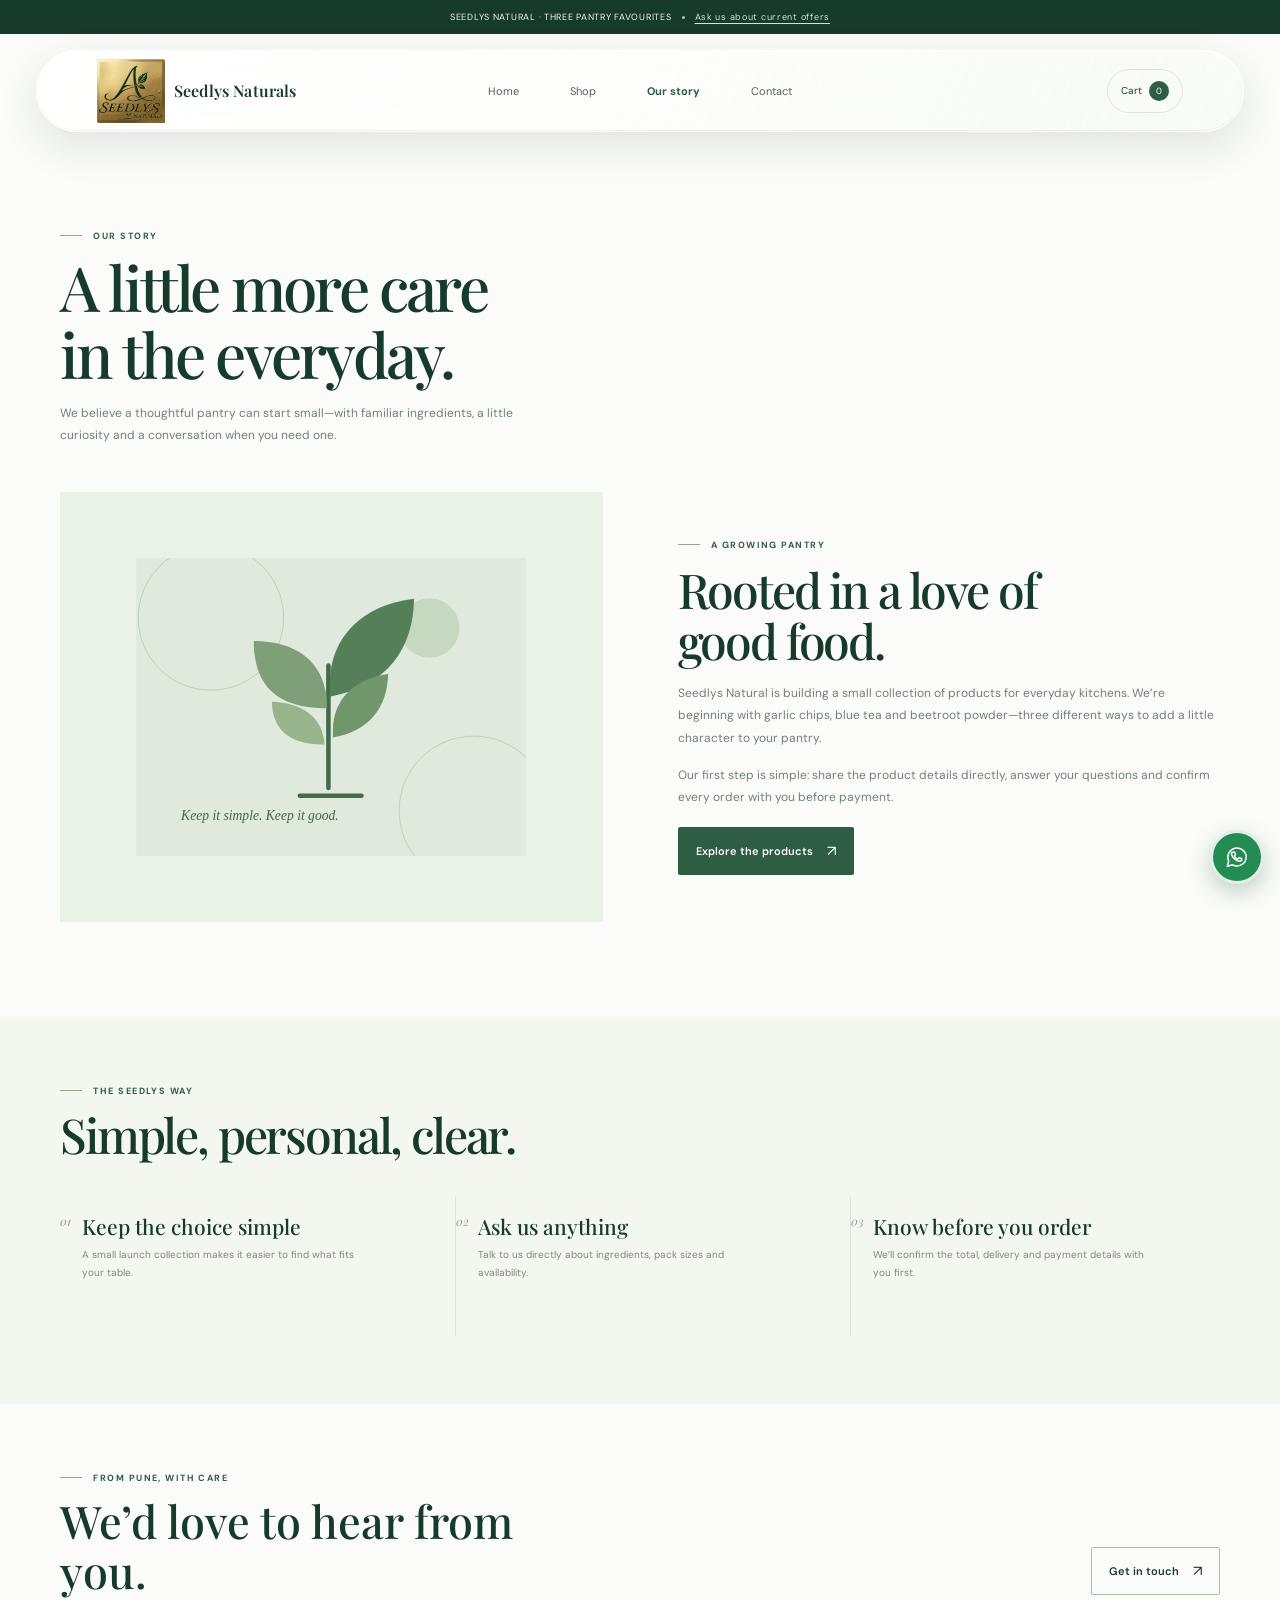
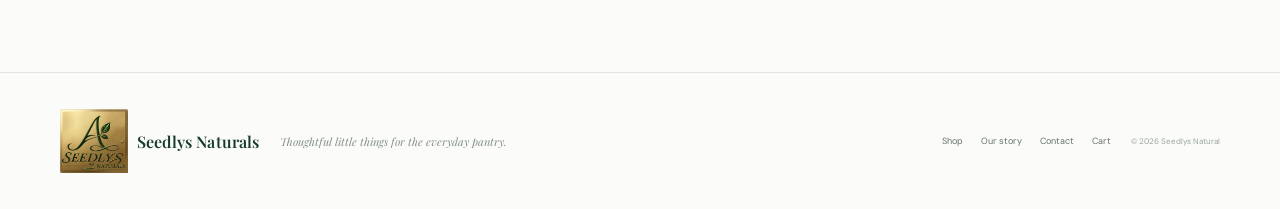
==== about.html @ a7303b9e "Polish desktop liquid-glass navigation" ====
<!doctype html>
<html lang="en">
  <head>
    <meta charset="utf-8" /><meta name="viewport" content="width=device-width, initial-scale=1" /><meta name="theme-color" content="#f7faf5" />
    <title>Our story | Seedlys Natural</title><meta name="description" content="Get to know Seedlys Natural, a growing pantry of thoughtful ingredients and familiar favourites from Pune, India." />
    <meta property="og:type" content="website" /><meta property="og:site_name" content="Seedlys Natural" /><meta property="og:title" content="Our story | Seedlys Natural" /><meta property="og:description" content="A little more care in the everyday pantry. Get to know Seedlys Natural." /><meta property="og:image" content="images/seedlys-social.svg" />
    <link rel="icon" href="images/seedlys-mark.svg" type="image/svg+xml" /><link rel="stylesheet" href="css/style.css?v=20261019-liquid-glass-v2" /><script src="js/products.js?v=20261015-garlic-image" defer></script><script src="js/main.js" defer></script>
  </head>
  <body data-page="about">
    <a class="skip-link" href="#main">Skip to content</a><div class="announcement"><span>SEEDLYS NATURAL · THREE PANTRY FAVOURITES</span><span class="announcement-dot" aria-hidden="true"></span><a href="https://wa.me/917058241275" target="_blank" rel="noreferrer">Ask us about current offers</a></div>
    <header class="site-header"><a class="brand" href="index.html" aria-label="Seedlys Naturals home"><span class="brand-name">Seedlys Naturals</span><img class="brand-logo" src="images/seedlys-logo.jpeg" alt="Seedlys Naturals — Healthy Living Naturally" /></a><button class="menu-toggle" type="button" aria-expanded="false" aria-controls="primary-nav"><span class="sr-only">Open menu</span><span></span><span></span></button><nav class="primary-nav" id="primary-nav" aria-label="Main navigation"><a href="index.html">Home</a><a href="shop.html">Shop</a><a class="is-current" href="about.html">Our story</a><a href="contact.html">Contact</a></nav><a class="header-cart" href="cart.html" aria-label="Open cart">Cart <span data-cart-count>0</span></a></header>
    <main id="main" class="page-main">
      <section class="page-intro about-intro"><p class="eyebrow"><span></span> OUR STORY</p><h1>A little more care<br />in the everyday.</h1><p>We believe a thoughtful pantry can start small—with familiar ingredients, a little curiosity and a conversation when you need one.</p></section>
      <section class="about-feature"><div class="about-art"><img src="images/seedlys-story.svg" alt="Illustration of a leafy sprout growing beside the Seedlys Natural pantry" /></div><div class="about-copy"><p class="eyebrow"><span></span> A GROWING PANTRY</p><h2>Rooted in a love of good food.</h2><p>Seedlys Natural is building a small collection of products for everyday kitchens. We’re beginning with garlic chips, blue tea and beetroot powder—three different ways to add a little character to your pantry.</p><p>Our first step is simple: share the product details directly, answer your questions and confirm every order with you before payment.</p><a class="button button-primary" href="shop.html">Explore the products <span aria-hidden="true">↗</span></a></div></section>
      <section class="about-values"><p class="eyebrow"><span></span> THE SEEDLYS WAY</p><h2>Simple, personal, clear.</h2><div class="value-grid"><article><span>01</span><h3>Keep the choice simple</h3><p>A small launch collection makes it easier to find what fits your table.</p></article><article><span>02</span><h3>Ask us anything</h3><p>Talk to us directly about ingredients, pack sizes and availability.</p></article><article><span>03</span><h3>Know before you order</h3><p>We’ll confirm the total, delivery and payment details with you first.</p></article></div></section>
      <section class="about-contact"><div><p class="eyebrow"><span></span> FROM PUNE, WITH CARE</p><h2>We’d love to hear from you.</h2></div><a class="button button-outline" href="contact.html">Get in touch <span aria-hidden="true">↗</span></a></section>
    </main>
    <footer class="site-footer"><a class="brand" href="index.html" aria-label="Seedlys Naturals home"><span class="brand-name">Seedlys Naturals</span><img class="brand-logo" src="images/seedlys-logo.jpeg" alt="Seedlys Naturals — Healthy Living Naturally" /></a><p>Thoughtful little things for the everyday pantry.</p><nav aria-label="Footer navigation"><a href="shop.html">Shop</a><a href="about.html">Our story</a><a href="contact.html">Contact</a><a href="cart.html">Cart</a></nav><small>© <span data-year></span> Seedlys Natural</small></footer>
    <a class="whatsapp-float" href="https://wa.me/917058241275" target="_blank" rel="noreferrer" aria-label="Chat with Seedlys Natural on WhatsApp"><svg viewBox="0 0 24 24" aria-hidden="true"><path d="M20.5 11.8a8.5 8.5 0 0 1-12.6 7.4L3 20.5l1.3-4.7A8.5 8.5 0 1 1 20.5 11.8Z"/><path d="M8.1 7.8c.2-.4.5-.5.8-.5h.5c.2 0 .4.1.5.4l.7 1.7c.1.3 0 .5-.2.7l-.5.6c-.2.2-.2.4-.1.6.6 1.1 1.5 2 2.7 2.5.2.1.4.1.6-.1l.7-.8c.2-.2.4-.3.7-.2l1.6.8c.3.1.4.3.4.5 0 .4-.2 1-.6 1.3-.5.5-1.2.7-2 .6-1.2-.2-2.8-.9-4.4-2.4-1.3-1.2-2.2-2.7-2.5-3.8-.3-.9-.1-1.5.1-1.9Z"/></svg></a>
  </body>
</html>
---- css/style.css ----
/* Seedlys Natural storefront — one responsive stylesheet for every page. */
@import url('https://fonts.googleapis.com/css2?family=DM+Sans:wght@400;500;600;700&family=Playfair+Display:wght@500;600&display=swap');

:root {
  --paper: #fbfcf9;
  --paper-soft: #f3f7f0;
  --green: #2e5d43;
  --green-dark: #173b2a;
  --green-soft: #dfeadf;
  --ink: #1d2d24;
  --muted: #738074;
  --line: #dfe7dc;
  --white: #fff;
  --serif: 'Playfair Display', Georgia, serif;
  --sans: 'DM Sans', -apple-system, BlinkMacSystemFont, 'Segoe UI', sans-serif;
  --content: 1160px;
  --shadow: 0 16px 45px rgba(23, 59, 42, .09);
}

/* Base and accessibility */
* { box-sizing: border-box; }
html { scroll-behavior: smooth; scroll-padding-top: 85px; }
body { margin: 0; background: var(--paper); color: var(--ink); font: 15px/1.65 var(--sans); -webkit-font-smoothing: antialiased; }
img { display: block; max-width: 100%; }
a { color: inherit; text-decoration: none; }
button, input, textarea { font: inherit; }
button, a { -webkit-tap-highlight-color: transparent; }
button { color: inherit; }
h1, h2, h3, p { margin-top: 0; }
::selection { background: #cfe0cd; color: var(--green-dark); }
.sr-only { position: absolute; width: 1px; height: 1px; padding: 0; margin: -1px; overflow: hidden; clip: rect(0, 0, 0, 0); white-space: nowrap; border: 0; }
.skip-link:not(:focus) { position: absolute; width: 1px; height: 1px; padding: 0; margin: -1px; overflow: hidden; clip: rect(0, 0, 0, 0); white-space: nowrap; }
.skip-link:focus { position: fixed; z-index: 100; top: 10px; left: 10px; padding: 10px 14px; background: white; box-shadow: var(--shadow); }

/* Shared announcement, header, navigation and footer */
.announcement { min-height: 32px; padding: 6px 14px; display: flex; align-items: center; justify-content: center; gap: 10px; background: var(--green-dark); color: #f1f6ee; font-size: 9px; letter-spacing: .045em; text-align: center; }
.announcement a { color: #d3e4d0; text-decoration: underline; text-underline-offset: 3px; }
.announcement-dot { width: 3px; height: 3px; flex: 0 0 3px; border-radius: 50%; background: #afc9ad; }
.site-header { position: sticky; z-index: 20; top: 10px; isolation: isolate; width: calc(100% - 24px); max-width: 1600px; min-height: 70px; margin: 10px auto; padding: 0 18px; display: grid; grid-template-columns: 1fr auto auto; align-items: center; gap: 12px; border: 1px solid rgba(255, 255, 255, .9); border-radius: 999px; background: linear-gradient(118deg, rgba(255, 255, 255, .84), rgba(255, 255, 255, .52) 44%, rgba(245, 249, 242, .72)); box-shadow: 0 14px 40px rgba(23, 59, 42, .12), inset 0 1px 0 rgba(255, 255, 255, .95), inset 0 -1px 0 rgba(46, 93, 67, .07); backdrop-filter: blur(26px) saturate(185%); -webkit-backdrop-filter: blur(26px) saturate(185%); transition: background .25s ease, box-shadow .25s ease; }
.site-header::before { content: ''; position: absolute; z-index: 0; inset: 1px; border-radius: inherit; pointer-events: none; background: linear-gradient(112deg, rgba(255, 255, 255, .55), transparent 31%, rgba(255, 255, 255, .2) 57%, transparent 77%, rgba(255, 255, 255, .32)); opacity: .72; }
.site-header:hover { box-shadow: 0 17px 46px rgba(23, 59, 42, .14), inset 0 1px 0 rgba(255, 255, 255, .98), inset 0 -1px 0 rgba(46, 93, 67, .08); }
.site-header > .brand, .site-header > .menu-toggle, .site-header > .header-cart { position: relative; z-index: 1; }

.brand { display: inline-flex; align-items: center; justify-self: start; gap: 9px; }
.brand-name { color: var(--green-dark); font: 600 14px/1.1 var(--serif); letter-spacing: .01em; white-space: nowrap; }
.brand-logo { width: 58px; height: 58px; object-fit: contain; order: -1; }
.primary-nav { position: absolute; z-index: 2; top: calc(100% + 8px); left: 0; right: 0; max-height: 0; padding: 0 22px; display: grid; overflow: hidden; border: 1px solid transparent; border-radius: 26px; background: linear-gradient(135deg, rgba(255, 255, 255, .94), rgba(246, 250, 243, .88)); box-shadow: 0 16px 34px rgba(23, 59, 42, .14), inset 0 1px 0 rgba(255, 255, 255, .9); backdrop-filter: blur(24px) saturate(180%); -webkit-backdrop-filter: blur(24px) saturate(180%); transition: max-height .25s ease, padding .25s ease, border-color .25s ease; }
.primary-nav.is-open { max-height: 260px; padding: 8px 22px 15px; border-color: rgba(223, 231, 220, .9); }
.primary-nav a { min-height: 43px; padding: 10px 0; border-top: 1px solid #edf1eb; color: #526254; font-size: 12px; }
.primary-nav a.is-current { color: var(--green); font-weight: 700; }
.menu-toggle { grid-column: 3; grid-row: 1; width: 44px; height: 44px; padding: 10px; display: flex; flex-direction: column; justify-content: center; gap: 6px; border: 0; background: transparent; cursor: pointer; }
.menu-toggle span:not(.sr-only) { width: 21px; height: 1px; background: var(--green-dark); transition: transform .2s ease; }
.menu-toggle[aria-expanded="true"] span:nth-last-child(2) { transform: translateY(3.5px) rotate(45deg); }
.menu-toggle[aria-expanded="true"] span:last-child { transform: translateY(-3.5px) rotate(-45deg); }
.header-cart { grid-column: 2; grid-row: 1; min-height: 44px; padding: 0 10px; display: inline-flex; align-items: center; justify-content: center; gap: 7px; border: 1px solid var(--line); border-radius: 30px; color: var(--green-dark); font-size: 10px; }
.header-cart span { width: 20px; height: 20px; display: grid; place-items: center; border-radius: 50%; background: var(--green); color: white; font-size: 9px; }
.site-footer { padding: 27px 22px 24px; display: grid; grid-template-columns: 1fr auto; align-items: center; gap: 14px 10px; border-top: 1px solid var(--line); }
.site-footer > p { display: none; margin: 0; color: #849084; font: italic 11px var(--serif); }
.site-footer nav { grid-column: 1; grid-row: 2; display: flex; flex-wrap: wrap; gap: 10px 16px; }
.site-footer nav a { min-height: 44px; display: inline-flex; align-items: center; color: #657366; font-size: 9px; }
.site-footer > small { grid-column: 2; grid-row: 2; color: #9aa49a; font-size: 8px; white-space: nowrap; }
.whatsapp-float { position: fixed; z-index: 30; right: 16px; bottom: 16px; width: 54px; height: 54px; display: grid; place-items: center; border: 3px solid rgba(255,255,255,.86); border-radius: 50%; background: #248b52; color: white; box-shadow: 0 8px 22px rgba(17, 70, 38, .25); transition: transform .2s ease, background .2s ease; }
.whatsapp-float:hover { transform: translateY(-3px); background: #176f40; }
.whatsapp-float svg { width: 26px; height: 26px; fill: none; stroke: currentColor; stroke-width: 1.35; stroke-linecap: round; stroke-linejoin: round; }

/* Shared small typography and buttons */
.eyebrow { margin: 0 0 12px; color: var(--green); font-size: 9px; font-weight: 700; letter-spacing: .16em; line-height: 1.35; }
.eyebrow > span { display: inline-block; width: 22px; height: 1px; margin: 0 8px 3px 0; background: #8daa8d; }
.button { min-height: 48px; padding: 0 17px; display: inline-flex; align-items: center; justify-content: center; gap: 14px; border: 1px solid transparent; border-radius: 2px; font-size: 11px; font-weight: 600; cursor: pointer; transition: transform .2s ease, background .2s ease, border-color .2s ease; }
.button:hover { transform: translateY(-2px); }
.button:focus-visible, a:focus-visible, button:focus-visible, input:focus-visible, textarea:focus-visible { outline: 3px solid rgba(75, 128, 79, .35); outline-offset: 3px; }
.button > span { font-size: 15px; font-weight: 400; }
.button-primary { background: var(--green); color: white; }
.button-primary:hover { background: var(--green-dark); }
.button-primary:disabled { opacity: .45; cursor: not-allowed; transform: none; }
.button-outline { border-color: #a9bda8; background: transparent; color: var(--green-dark); }
.button-outline:hover { background: #e9f0e6; }
.button-full { width: 100%; }
.simple-link { min-height: 44px; display: inline-flex; align-items: center; gap: 8px; color: var(--green-dark); font-size: 10px; font-weight: 600; }
.simple-link span { font-size: 14px; transition: transform .2s ease; }
.simple-link:hover span { transform: translate(2px, -2px); }
.page-main { width: 100%; max-width: 1280px; margin: 0 auto; }
.section { padding: 70px 22px; }
.section-heading { margin-bottom: 25px; display: flex; align-items: end; justify-content: space-between; gap: 18px; }
.section-heading h2, .why-heading h2, .home-cta h2, .page-intro h1, .about-copy h2, .about-values h2, .contact-card h2, .contact-form h2, .checkout-card h2 { margin: 0; color: var(--green-dark); font: 500 clamp(36px, 9vw, 49px)/1.08 var(--serif); letter-spacing: -.045em; }
.section-heading .simple-link { flex-shrink: 0; }

/* Home page hero and featured collection */
.home-hero { min-height: 650px; padding: 48px 22px 58px; position: relative; display: flex; align-items: center; overflow: hidden; isolation: isolate; background: #f4f0e5; }
.home-hero::before { content: ''; position: absolute; z-index: 0; inset: -1.5%; background: url('../images/home-hero-premium.jpg') 68% center / cover no-repeat; animation: hero-drift 28s ease-in-out infinite alternate; will-change: transform; }
.home-hero::after { content: ''; position: absolute; z-index: 1; inset: 0; background: linear-gradient(180deg, rgba(251,252,249,.97) 0%, rgba(251, 252, 249, .94) 44%, rgba(251,252,249,.48) 74%, rgba(251,252,249,.14) 100%); }
.hero-copy { width: min(100%, 570px); position: relative; z-index: 2; animation: hero-copy-enter .9s cubic-bezier(.2,.7,.2,1) both; }
.hero-copy h1 { margin: 0; color: var(--green-dark); font: 500 clamp(58px, 15vw, 76px)/.98 var(--serif); letter-spacing: -.055em; }
.hero-intro { max-width: 350px; margin: 19px 0 0; color: #758176; font-size: 12px; line-height: 1.8; }
.hero-actions { margin-top: 21px; display: flex; align-items: center; flex-wrap: wrap; gap: 10px 16px; }
.hero-signoff { margin: 24px 0 0; color: #879487; font-size: 9px; letter-spacing: .035em; }
.hero-signoff span { margin-right: 5px; color: #8eaa8d; font-size: 16px; vertical-align: -1px; }
.scroll-cue { display: none; }
@keyframes hero-drift { from { transform: scale(1); } to { transform: scale(1.045); } }
@keyframes hero-copy-enter { from { opacity: 0; transform: translateY(20px); } to { opacity: 1; transform: translateY(0); } }
.intro-ribbon { padding: 14px 16px; display: flex; align-items: center; justify-content: center; flex-wrap: wrap; gap: 8px 13px; background: var(--paper-soft); color: #49664f; }
.intro-ribbon span { font: italic 12px var(--serif); }
.intro-ribbon i { color: #8ea78d; font-size: 10px; font-style: normal; }
.featured-section { padding-top: 70px; padding-bottom: 70px; }
.price-reminder { margin: 20px 0 0; color: #8b968b; font-size: 9px; text-align: center; }

/* Product cards are shared by Home, Shop and product recommendations. */
.product-grid { display: grid; grid-template-columns: 1fr; gap: 15px; }
.product-card { min-width: 0; display: grid; grid-template-columns: 40% 60%; border: 1px solid #e5ebe3; background: white; transition: box-shadow .25s ease, transform .25s ease; }
.product-card:hover { transform: translateY(-3px); box-shadow: var(--shadow); }
.product-image { min-height: 205px; position: relative; display: grid; place-items: center; overflow: hidden; background: #eef3eb; }
.product-card[data-category="tea"] .product-image { background: #edf2f3; }
.product-card[data-category="powder"] .product-image { background: #f4efec; }
.product-image img { width: 100%; height: 80%; object-fit: contain; transition: transform .4s ease; }
.product-card:hover .product-image img { transform: scale(1.04) rotate(-2deg); }
.product-category { position: absolute; z-index: 1; top: 11px; left: 10px; color: rgba(40, 71, 45, .67); font-size: 6px; font-weight: 700; letter-spacing: .1em; }
.image-arrow { position: absolute; right: 9px; bottom: 9px; width: 29px; height: 29px; display: grid; place-items: center; border-radius: 50%; background: white; color: var(--green-dark); font-size: 14px; transition: color .2s, background .2s; }
.product-image:hover .image-arrow { background: var(--green); color: white; }
.product-card-copy { min-width: 0; padding: 13px 11px 12px; display: flex; flex-direction: column; justify-content: center; }
.product-name-row { display: flex; align-items: center; justify-content: space-between; gap: 4px; }
.eyebrow-small { margin: 0 0 4px; color: #8b978a; font-size: 6px; font-weight: 700; letter-spacing: .1em; }
.product-card h3 { margin: 0; color: var(--green-dark); font: 500 20px/1.15 var(--serif); letter-spacing: -.025em; }
.add-button { width: 44px; height: 44px; flex: 0 0 44px; display: grid; place-items: center; border: 1px solid #cbd9c9; border-radius: 50%; background: transparent; color: var(--green); font-size: 20px; cursor: pointer; transition: background .2s, color .2s, transform .2s; }
.add-button:hover { transform: rotate(90deg); background: var(--green); color: white; }
.product-summary { min-height: 40px; margin: 10px 0 11px; color: #7a877b; font-size: 9px; line-height: 1.6; }
.product-card-foot { padding-top: 9px; display: flex; align-items: center; justify-content: space-between; gap: 3px; border-top: 1px solid #edf0eb; }
.product-price { color: var(--green); font-size: 8px; font-weight: 600; }
.product-view { min-height: 44px; display: inline-flex; align-items: center; gap: 4px; color: #718073; font-size: 8px; }
.product-view span { font-size: 12px; }

/* Home page benefits and contact callout */
.why-section { padding: 58px 22px; display: grid; grid-template-columns: 1fr; gap: 36px; background: #f0f4ed; }
.why-heading h2 { font-size: clamp(39px, 10vw, 49px); }
.why-heading > p:not(.eyebrow) { max-width: 400px; margin: 16px 0 20px; color: #718073; font-size: 11px; line-height: 1.8; }
.why-points { display: grid; grid-template-columns: 1fr; }
.why-points article { min-height: 124px; padding: 17px 0 14px 47px; position: relative; border-top: 1px solid #dce5d9; }
.why-number { position: absolute; top: 19px; left: 0; color: #90a390; font: italic 12px var(--serif); }
.why-icon { position: absolute; top: 14px; left: 22px; width: 25px; height: 25px; display: grid; place-items: center; border-radius: 50%; background: white; color: #759376; font-size: 12px; }
.why-points h3 { margin: 0 0 5px; color: var(--green-dark); font: 500 17px var(--serif); }
.why-points p { max-width: 290px; margin: 0; color: #7b877d; font-size: 9px; line-height: 1.75; }
.home-order-section { padding: 58px 22px 66px; display: grid; grid-template-columns: 1fr; gap: 25px; background: #f0f4ed; }
.home-order-copy h2 { margin: 0; color: var(--green-dark); font: 500 clamp(39px, 10vw, 52px)/1.08 var(--serif); letter-spacing: -.045em; }
.home-order-copy h2 em { color: #769678; font-weight: 500; }
.home-order-copy > p:not(.eyebrow) { max-width: 440px; margin: 14px 0 0; color: #718073; font-size: 11px; line-height: 1.8; }
.home-order-form { padding: 22px 18px; border: 1px solid #e0e8dc; background: white; box-shadow: 0 12px 35px rgba(28,60,36,.04); }
.home-order-form label { margin: 11px 0 5px; display: block; color: #526453; font-size: 9px; font-weight: 600; }
.home-order-form input, .home-order-form textarea, .home-order-form select { width: 100%; min-height: 46px; padding: 11px 12px; border: 1px solid #dfe7dd; border-radius: 2px; outline: none; background: #fcfdfb; color: var(--ink); font-size: 11px; }
.home-order-form textarea { min-height: 78px; resize: vertical; }
.home-order-form input:focus, .home-order-form textarea:focus, .home-order-form select:focus { border-color: #8eaa8d; box-shadow: 0 0 0 3px rgba(144,173,144,.12); }
.home-order-form .button { margin-top: 16px; }
.home-order-form .form-note { margin-bottom: 0; }

/* Standard page intro, shop filters and product detail page */
.page-intro { padding: 64px 22px 20px; }
.page-intro h1 { font-size: clamp(43px, 11vw, 62px); }
.page-intro > p:last-child { max-width: 475px; margin: 15px 0 0; color: #738074; font-size: 11px; line-height: 1.8; }
.page-intro-compact { padding-bottom: 29px; }
.shop-page-section { padding-top: 14px; padding-bottom: 43px; }
.filter-row { margin: 0 0 22px; display: flex; flex-wrap: wrap; gap: 8px; }
.filter-chip { min-height: 44px; padding: 0 13px; display: inline-flex; align-items: center; gap: 8px; border: 1px solid var(--line); border-radius: 30px; background: transparent; color: #627265; font-size: 9px; cursor: pointer; transition: color .2s, background .2s, border-color .2s; }
.filter-chip.is-active, .filter-chip:hover { border-color: var(--green); background: var(--green); color: white; }
.filter-chip span { opacity: .75; font-size: 8px; }
.shop-note { margin: 0 22px 70px; padding: 19px 17px; display: grid; grid-template-columns: 28px 1fr; align-items: center; gap: 8px 12px; background: #eff4ec; }
.shop-note > span { color: #81a081; font-size: 21px; }
.shop-note h2 { margin: 0 0 3px; color: var(--green-dark); font: 500 20px var(--serif); }
.shop-note p { margin: 0; color: #7b887c; font-size: 9px; }
.shop-note .button { grid-column: 2; justify-self: start; min-height: 42px; margin-top: 8px; font-size: 9px; }
.breadcrumbs { padding: 24px 22px 0; display: flex; align-items: center; gap: 8px; color: #879387; font-size: 9px; }
.breadcrumbs a:hover { color: var(--green); }
.product-detail { padding: 20px 22px 55px; display: grid; grid-template-columns: 1fr; gap: 29px; }
.detail-image { min-height: 290px; position: relative; display: grid; place-items: center; overflow: hidden; background: #eef3eb; }
.detail-image img { width: min(88%, 340px); height: 280px; object-fit: contain; }
.detail-image .product-category { top: 16px; left: 15px; font-size: 8px; }
.detail-copy { padding: 4px 0; }
.detail-copy h1 { margin: 0; color: var(--green-dark); font: 500 clamp(42px, 11vw, 58px)/1.05 var(--serif); letter-spacing: -.04em; }
.detail-lead { margin: 14px 0 0; color: #536b57; font: 500 15px/1.6 var(--serif); }
.detail-description { margin: 13px 0 0; color: #78857a; font-size: 11px; line-height: 1.8; }
.detail-price { margin: 22px 0 14px; color: var(--green-dark); font: 500 19px var(--serif); }
.detail-price small { margin-top: 3px; display: block; color: #879287; font: 9px var(--sans); }
.detail-add { width: 100%; }
.detail-whatsapp { min-height: 44px; margin-top: 8px; display: flex; align-items: center; gap: 8px; color: #517257; font-size: 9px; }
.detail-divider { height: 1px; margin: 20px 0 15px; background: var(--line); }
.detail-copy h2 { margin: 0 0 8px; color: var(--green-dark); font: 500 20px var(--serif); }
.idea-list { padding: 0; margin: 0; list-style: none; }
.idea-list li { margin-top: 6px; display: flex; gap: 9px; color: #6e7d70; font-size: 10px; }
.idea-list li span { color: #85a185; }
.detail-note { margin: 16px 0 0; color: #919b91; font-size: 8px; }
.more-products { padding: 14px 22px 64px; }
.more-products .section-heading h2 { font-size: 36px; }
.loading-note { color: var(--muted); }
.not-found { padding: 30px 0; }
.not-found h1 { color: var(--green-dark); font: 500 42px var(--serif); }
.not-found p:not(.eyebrow) { color: var(--muted); font-size: 11px; }

/* About and contact pages */
.about-intro { padding-bottom: 35px; }
.about-feature { padding: 0 22px 68px; display: grid; grid-template-columns: 1fr; gap: 32px; align-items: center; }
.about-art { min-height: 260px; display: grid; place-items: center; background: #eaf1e7; overflow: hidden; }
.about-art img { width: min(100%, 390px); height: 260px; object-fit: contain; }
.about-copy h2 { font-size: 37px; }
.about-copy > p:not(.eyebrow) { margin: 15px 0 0; color: #728074; font-size: 11px; line-height: 1.85; }
.about-copy .button { margin-top: 19px; }
.about-values { padding: 50px 22px; background: var(--paper-soft); }
.about-values > h2 { font-size: 38px; }
.value-grid { margin-top: 25px; display: grid; grid-template-columns: 1fr; }
.value-grid article { min-height: 120px; padding: 16px 8px 15px 37px; position: relative; border-top: 1px solid #dce5d9; }
.value-grid article > span { position: absolute; top: 17px; left: 0; color: #89a08a; font: italic 12px var(--serif); }
.value-grid h3 { margin: 0 0 6px; color: var(--green-dark); font: 500 19px var(--serif); }
.value-grid p { max-width: 285px; margin: 0; color: #7d897e; font-size: 9px; line-height: 1.75; }
.about-contact { padding: 47px 22px 58px; display: flex; flex-direction: column; align-items: flex-start; gap: 18px; }
.about-contact h2 { max-width: 500px; margin: 0; color: var(--green-dark); font: 500 37px/1.1 var(--serif); }
.contact-layout { padding: 0 22px 70px; display: grid; grid-template-columns: 1fr; gap: 18px; }
.contact-card { padding: 24px 20px; background: var(--green-dark); color: white; }
.contact-card .eyebrow { color: #b8cbb7; }
.contact-card .eyebrow > span { background: #9db89b; }
.contact-card h2 { color: white; font-size: 34px; }
.contact-card-heading > p:not(.eyebrow) { max-width: 380px; margin: 13px 0 18px; color: #c6d4c4; font-size: 10px; line-height: 1.8; }
.contact-card .button { background: #eff4ec; color: var(--green-dark); }
.contact-lines { margin-top: 23px; padding-top: 19px; display: grid; grid-template-columns: 1fr 1fr; gap: 15px; border-top: 1px solid rgba(230, 242, 228, .2); }
.contact-lines > div { display: flex; flex-direction: column; align-items: flex-start; gap: 5px; }
.contact-lines span { margin-bottom: 2px; color: #abc2aa; font-size: 7px; letter-spacing: .13em; }
.contact-lines a, .contact-lines p { margin: 0; color: #f1f5ef; font-size: 9px; line-height: 1.7; }
.contact-form { padding: 23px 19px; border: 1px solid var(--line); background: white; }
.contact-form h2 { margin-bottom: 19px; font-size: 28px; }
.contact-form label, .checkout-form label { margin: 12px 0 5px; display: block; color: #526453; font-size: 9px; font-weight: 600; }
.contact-form input, .contact-form textarea, .checkout-form input, .checkout-form textarea { width: 100%; min-height: 46px; padding: 11px 12px; border: 1px solid #dfe7dd; border-radius: 2px; outline: none; background: #fcfdfb; color: var(--ink); font-size: 11px; }
.contact-form textarea, .checkout-form textarea { min-height: 94px; resize: vertical; }
.contact-form input:focus, .contact-form textarea:focus, .checkout-form input:focus, .checkout-form textarea:focus { border-color: #8eaa8d; box-shadow: 0 0 0 3px rgba(144, 173, 144, .12); }
.contact-form .button { margin-top: 14px; }
.form-note { margin: 9px 0 0; color: #929d92; font-size: 8px; line-height: 1.7; text-align: center; }
.contact-note { margin: 0 22px 68px; padding: 15px; display: flex; gap: 10px; align-items: center; background: var(--paper-soft); }
.contact-note > span { color: #83a083; font-size: 18px; }
.contact-note p { margin: 0; color: #748174; font-size: 9px; }
.contact-note a { color: var(--green); text-decoration: underline; text-underline-offset: 2px; }

/* Cart, WhatsApp checkout and UPI placeholders */
.cart-page { padding-bottom: 58px; }
.cart-layout { padding: 0 22px; display: grid; grid-template-columns: 1fr; gap: 28px; align-items: start; }
.cart-list-heading { min-height: 48px; display: flex; align-items: center; justify-content: space-between; gap: 10px; border-bottom: 1px solid var(--line); }
.cart-list-heading h2 { margin: 0; color: var(--green-dark); font: 500 19px var(--serif); }
.cart-list-heading a { min-height: 44px; display: inline-flex; align-items: center; color: #708171; font-size: 8px; white-space: nowrap; }
.cart-list-heading a span { font-size: 12px; }
.cart-item { padding: 14px 0; display: grid; grid-template-columns: 70px 1fr; gap: 12px; border-bottom: 1px solid #e8ede6; }
.cart-item-image { width: 70px; height: 75px; display: grid; place-items: center; background: #eef3eb; }
.cart-item-image img { width: 95%; height: 95%; object-fit: contain; }
.cart-item-info { min-width: 0; position: relative; padding-right: 5px; }
.cart-item-info h3 { margin: 0; color: var(--green-dark); font: 500 19px var(--serif); }
.cart-item-price { color: #728074; font-size: 8px; }
.quantity-control { width: fit-content; min-height: 48px; margin-top: 9px; padding: 1px 4px; display: inline-flex; align-items: center; gap: 5px; border: 1px solid var(--line); border-radius: 25px; }
.quantity-control button { width: 44px; height: 44px; padding: 0; border: 0; border-radius: 50%; background: transparent; color: var(--green); font-size: 17px; cursor: pointer; }
.quantity-control span { min-width: 14px; color: #475d4a; font-size: 10px; text-align: center; }
.cart-item-end { grid-column: 2; display: flex; align-items: center; justify-content: space-between; }
.cart-item-end strong { color: var(--green-dark); font-size: 9px; font-weight: 600; }
.remove-link { min-height: 44px; padding: 3px 0 3px 8px; border: 0; background: transparent; color: #8e988e; font-size: 8px; text-decoration: underline; text-underline-offset: 3px; cursor: pointer; }
.empty-cart { padding: 42px 18px; text-align: center; background: #f5f8f3; }
.empty-cart-mark { width: 46px; height: 46px; margin: 0 auto 13px; display: grid; place-items: center; border: 1px solid #d2dfd0; border-radius: 50%; color: #759176; font-size: 18px; }
.empty-cart h2 { margin: 0; color: var(--green-dark); font: 500 22px var(--serif); }
.empty-cart p { max-width: 280px; margin: 8px auto 15px; color: #7e8a7f; font-size: 9px; }
.empty-cart .button { min-height: 44px; }
.checkout-card { padding: 22px 18px; background: white; border: 1px solid #e4eae2; box-shadow: 0 12px 35px rgba(28, 60, 36, .04); }
.checkout-card > h2 { font-size: 29px; }
.checkout-explainer { margin: 9px 0 17px; color: #788579; font-size: 9px; line-height: 1.75; }
.cart-totals { padding: 12px 0; border-top: 1px solid var(--line); border-bottom: 1px solid var(--line); }
.cart-totals > div { display: flex; align-items: center; justify-content: space-between; gap: 12px; color: #758176; font-size: 9px; }
.cart-totals .cart-total { margin-top: 9px; color: var(--green-dark); font-size: 11px; }
.cart-total strong { font: 600 15px var(--sans); }
.cart-totals > p { margin: 9px 0 0; color: #8d988d; font-size: 8px; line-height: 1.6; }
.checkout-form { margin-top: 13px; }
.checkout-form label { margin-top: 11px; }
.checkout-form input, .checkout-form textarea { min-height: 44px; }
.checkout-form textarea { min-height: 74px; }
.checkout-form .button { margin-top: 15px; }
.checkout-form .button:disabled { cursor: not-allowed; }
.upi-box { margin-top: 18px; padding: 13px; display: grid; grid-template-columns: 1fr 78px; gap: 10px; align-items: center; background: #f2f6ef; border: 1px solid #e3ebdf; }
.upi-title { margin: 0 0 5px; color: var(--green-dark); font: 500 17px var(--serif); }
.upi-copy > p:not(.upi-title) { margin: 0 0 4px; color: #5d6e5f; font-size: 8px; }
.upi-copy code { color: var(--green); font: 600 8px var(--sans); }
.upi-copy small { display: block; color: #839084; font-size: 7px; line-height: 1.6; }
.qr-placeholder { position: relative; padding: 5px; background: white; border: 1px dashed #b6c6b4; text-align: center; }
.qr-placeholder img { width: 66px; height: 66px; margin: 0 auto; }
.qr-placeholder span { display: block; color: #8c978c; font-size: 6px; }
.payment-note { margin: 9px 0 0; color: #8a958a; font-size: 7px; line-height: 1.65; }

/* Small on-page message confirmation */
.toast { position: fixed; z-index: 50; left: 50%; bottom: 82px; width: max-content; max-width: calc(100% - 28px); padding: 11px 15px; transform: translate(-50%, 12px); border-radius: 3px; background: var(--green-dark); color: white; font-size: 10px; opacity: 0; visibility: hidden; transition: opacity .2s, transform .2s, visibility .2s; box-shadow: var(--shadow); }
.toast.is-visible { transform: translate(-50%, 0); opacity: 1; visibility: visible; }
[hidden] { display: none !important; }

/* Larger phone and tablet layouts */
@media (min-width: 600px) {
  .site-header { width: calc(100% - 40px); margin: 12px auto; padding: 0 30px; }
  .home-hero { min-height: 620px; padding: 58px 38px 65px; }
  .home-hero::before { background-position: 68% center; }
  .home-hero::after { background: linear-gradient(90deg, rgba(251,252,249,.97) 0%, rgba(251,252,249,.91) 42%, rgba(251,252,249,.34) 70%, rgba(251,252,249,.06) 100%); }
  .section { padding-right: 34px; padding-left: 34px; }
  .why-section { padding: 58px 34px; grid-template-columns: .9fr 1.1fr; gap: 35px; align-items: center; }
  .why-points article { min-height: 107px; }
  .page-intro { padding-right: 34px; padding-left: 34px; }
  .shop-note, .contact-note { margin-right: 34px; margin-left: 34px; }
  .product-detail { padding-right: 34px; padding-left: 34px; grid-template-columns: 1fr 1fr; align-items: center; gap: 34px; }
  .detail-image { min-height: 365px; }
  .detail-image img { height: 345px; }
  .more-products { padding-right: 34px; padding-left: 34px; }
  .about-feature { padding-right: 34px; padding-left: 34px; grid-template-columns: 1fr 1fr; gap: 35px; }
  .about-art { min-height: 335px; }
  .about-art img { height: 330px; }
  .about-values { padding-right: 34px; padding-left: 34px; }
  .value-grid { grid-template-columns: repeat(3, 1fr); gap: 15px; }
  .value-grid article { border-top: 0; border-left: 1px solid #dce5d9; padding-left: 18px; }
  .value-grid article:first-child { border-left: 0; }
  .value-grid article > span { left: 0; }
  .about-contact { padding-right: 34px; padding-left: 34px; flex-direction: row; align-items: end; justify-content: space-between; }
  .contact-layout { padding-right: 34px; padding-left: 34px; grid-template-columns: 1fr 1fr; align-items: stretch; gap: 20px; }
  .contact-card, .contact-form { padding: 24px; }
  .cart-layout { padding-right: 34px; padding-left: 34px; grid-template-columns: 1.2fr .8fr; gap: 25px; }
  .site-footer { padding-right: 34px; padding-left: 34px; }
}

/* Desktop composition; mobile styles above are the default. */
@media (min-width: 900px) {
  .announcement { min-height: 34px; font-size: 9px; letter-spacing: .08em; }
  .site-header { width: calc(100% - 72px); min-height: 82px; margin: 16px auto; padding: 0 max(38px, calc((100% - var(--content)) / 2)); grid-template-columns: 1fr auto 1fr; gap: 22px; }
  .brand-name { font-size: 16px; }
  .brand-logo { width: 68px; height: 68px; }
  .primary-nav { position: static; max-height: none; padding: 0; display: flex; align-items: center; justify-content: center; gap: clamp(25px, 4vw, 54px); overflow: visible; border: 0; border-radius: 0; background: transparent; box-shadow: none; backdrop-filter: none; -webkit-backdrop-filter: none; }
  .primary-nav a { min-height: 44px; padding: 0; display: inline-flex; align-items: center; border: 0; font-size: 11px; }
  .primary-nav a:hover { color: var(--green); }
  .menu-toggle { display: none; }
  .header-cart { grid-column: 3; grid-row: 1; justify-self: end; min-height: 44px; padding: 0 13px; font-size: 10px; }
  .home-hero { min-height: 660px; max-width: 1600px; margin: 0 auto; padding: 48px max(55px, calc((100% - var(--content)) / 2)) 72px; }
  .home-hero::before { background-position: center 54%; }
  .home-hero::after { background: linear-gradient(90deg, rgba(251,252,249,.98) 0%, rgba(251,252,249,.91) 35%, rgba(251,252,249,.40) 59%, rgba(251,252,249,.03) 82%); }
  .hero-copy { padding-bottom: 15px; width: min(100%, 600px); }
  .hero-copy h1 { font-size: clamp(72px, 7vw, 92px); }
  .hero-intro { margin-top: 24px; font-size: 13px; }
  .hero-actions { margin-top: 25px; gap: 18px; }
  .hero-signoff { margin-top: 36px; font-size: 10px; }
  .scroll-cue { position: absolute; left: max(55px, calc((100% - var(--content)) / 2)); bottom: 22px; display: flex; align-items: center; gap: 9px; color: #97a197; font-size: 7px; letter-spacing: .15em; }
  .scroll-cue span { width: 25px; height: 1px; background: #acb9aa; }
  .intro-ribbon { min-height: 68px; gap: 42px; }
  .intro-ribbon span { font-size: 14px; }
  .section { padding: 100px max(45px, calc((100% - var(--content)) / 2)); }
  .section-heading { margin-bottom: 32px; }
  .section-heading h2 { font-size: 52px; }
  .product-grid { grid-template-columns: repeat(3, minmax(0, 1fr)); gap: 19px; }
  .product-card { display: flex; flex-direction: column; }
  .product-image { min-height: 270px; }
  .product-image img { width: 82%; height: 86%; }
  .product-category { top: 15px; left: 15px; font-size: 7px; }
  .image-arrow { right: 13px; bottom: 13px; width: 34px; height: 34px; }
  .product-card-copy { min-height: 174px; padding: 17px 17px 14px; }
  .eyebrow-small { font-size: 7px; }
  .product-card h3 { font-size: 25px; }
  .product-summary { min-height: 37px; margin: 11px 0 12px; font-size: 10px; }
  .product-price { font-size: 9px; }
  .product-view { font-size: 9px; }
  .why-section { padding: 83px max(45px, calc((100% - var(--content)) / 2)); grid-template-columns: .82fr 1.18fr; gap: 70px; }
  .why-heading h2 { font-size: 52px; }
  .why-heading > p:not(.eyebrow) { font-size: 12px; }
  .why-points article { min-height: 110px; padding-top: 17px; }
  .why-points h3 { font-size: 19px; }
  .why-points p { font-size: 10px; }
  .home-order-section { padding: 78px max(45px, calc((100% - var(--content)) / 2)) 85px; grid-template-columns: .9fr 1.1fr; align-items: center; gap: 70px; }
  .home-order-copy h2 { font-size: 54px; }
  .home-order-form { padding: 28px; }
  .page-intro { padding: 82px max(45px, calc((100% - var(--content)) / 2)) 30px; }
  .page-intro h1 { font-size: 62px; }
  .page-intro > p:last-child { font-size: 12px; }
  .shop-page-section { padding-top: 18px; padding-bottom: 48px; }
  .filter-row { gap: 10px; }
.filter-chip { min-height: 44px; padding: 0 16px; font-size: 10px; }
  .shop-note { max-width: var(--content); margin: 0 auto 84px; padding: 22px 24px; grid-template-columns: 30px 1fr auto; gap: 15px; }
  .shop-note h2 { font-size: 22px; }
  .shop-note p { font-size: 10px; }
  .shop-note .button { grid-column: 3; grid-row: 1; align-self: center; min-height: 44px; margin: 0; }
  .breadcrumbs { padding: 28px max(45px, calc((100% - var(--content)) / 2)) 0; font-size: 10px; }
  .product-detail { padding: 24px max(45px, calc((100% - var(--content)) / 2)) 86px; gap: 64px; }
  .detail-image { min-height: 470px; }
  .detail-image img { height: 450px; }
  .detail-copy { max-width: 460px; }
  .detail-copy h1 { font-size: 60px; }
  .detail-lead { font-size: 17px; }
  .detail-description { font-size: 12px; }
  .detail-add { width: auto; min-width: 220px; }
  .detail-whatsapp { font-size: 10px; }
  .more-products { max-width: var(--content); margin: 0 auto; padding: 20px 0 88px; }
  .more-products .section-heading h2 { font-size: 44px; }
  .about-intro { padding-bottom: 46px; }
  .about-feature { max-width: var(--content); margin: 0 auto; padding: 0 0 95px; grid-template-columns: 1fr 1fr; gap: 75px; }
  .about-art { min-height: 430px; }
  .about-art img { height: 420px; }
  .about-copy h2 { max-width: 450px; font-size: 48px; }
  .about-copy > p:not(.eyebrow) { font-size: 12px; }
  .about-values { padding: 68px max(45px, calc((100% - var(--content)) / 2)); }
  .about-values > h2 { font-size: 48px; }
  .value-grid { margin-top: 35px; gap: 25px; }
  .value-grid article { min-height: 140px; padding-left: 22px; }
  .value-grid h3 { font-size: 21px; }
  .value-grid p { font-size: 10px; }
  .about-contact { max-width: var(--content); margin: 0 auto; padding: 68px 0 77px; }
  .about-contact h2 { font-size: 45px; }
  .contact-layout { max-width: var(--content); margin: 0 auto; padding: 0 0 90px; grid-template-columns: 1fr 1fr; gap: 25px; }
  .contact-card, .contact-form { padding: 33px; }
  .contact-card h2 { font-size: 43px; }
  .contact-card-heading > p:not(.eyebrow) { font-size: 11px; }
  .contact-lines a, .contact-lines p { font-size: 10px; }
  .contact-form h2 { font-size: 34px; }
  .contact-note { max-width: var(--content); margin: 0 auto 85px; padding: 17px; }
  .cart-page { padding-bottom: 82px; }
  .cart-layout { max-width: var(--content); margin: 0 auto; padding: 0; grid-template-columns: minmax(0, 1.3fr) minmax(340px, .7fr); gap: 55px; }
  .cart-list-heading h2 { font-size: 21px; }
  .cart-list-heading a { font-size: 9px; }
  .cart-item { padding: 18px 0; grid-template-columns: 95px 1fr auto; align-items: center; gap: 17px; }
  .cart-item-image { width: 95px; height: 98px; }
  .cart-item-info { align-self: center; }
  .cart-item-info h3 { font-size: 22px; }
  .cart-item-price { font-size: 9px; }
  .cart-item-end { grid-column: auto; display: flex; flex-direction: column; align-items: end; gap: 8px; }
  .cart-item-end strong { font-size: 10px; }
  .checkout-card { padding: 26px; }
  .checkout-card > h2 { font-size: 32px; }
  .checkout-explainer { font-size: 10px; }
  .cart-totals > div { font-size: 10px; }
  .cart-total strong { font-size: 16px; }
  .cart-totals > p { font-size: 8px; }
  .site-footer { min-height: 137px; padding: 28px max(45px, calc((100% - var(--content)) / 2)); grid-template-columns: auto 1fr auto auto; gap: 20px; }
  .site-footer > p { display: block; }
  .site-footer nav { grid-column: auto; grid-row: auto; gap: 18px; }
  .site-footer nav a { font-size: 9px; }
  .site-footer > small { grid-column: auto; grid-row: auto; }
}

/* Fine-tuning for narrow 320–390px phones and reduced-motion settings. */
@media (max-width: 390px) {
  .announcement { font-size: 7px; gap: 7px; }
  .site-header { padding: 0 13px; gap: 8px; }
  .brand { gap: 6px; }
  .brand-name { font-size: 12px; }
  .brand-logo { width: 52px; height: 52px; }
  .header-cart { min-height: 38px; padding: 0 8px; }
  .home-hero { padding-right: 18px; padding-left: 18px; }
  .hero-actions { gap: 6px 10px; }
  .hero-actions .button { padding: 0 12px; gap: 9px; font-size: 9px; }
  .section { padding-right: 18px; padding-left: 18px; }
  .section-heading { gap: 8px; }
  .section-heading h2 { font-size: 35px; }
  .section-heading .simple-link { font-size: 9px; }
  .product-card { grid-template-columns: 39% 61%; }
  .product-image { min-height: 190px; }
  .product-card h3 { font-size: 18px; }
  .product-card-copy { padding: 11px 9px; }
  .product-summary { font-size: 8px; }
  .why-section { padding-right: 18px; padding-left: 18px; }
  .page-intro { padding-right: 18px; padding-left: 18px; }
  .page-intro h1 { font-size: 40px; }
  .filter-chip { padding: 0 10px; font-size: 8px; }
  .shop-note { margin-right: 18px; margin-left: 18px; }
  .about-feature, .about-values, .about-contact, .contact-layout, .cart-layout { padding-right: 18px; padding-left: 18px; }
  .contact-note { margin-right: 18px; margin-left: 18px; }
  .contact-lines { grid-template-columns: 1fr; }
  .upi-box { grid-template-columns: 1fr 72px; padding: 10px; }
  .qr-placeholder img { width: 60px; height: 60px; }
  .site-footer { padding-right: 16px; padding-left: 16px; }
}
@media (prefers-reduced-motion: reduce) {
  *, *::before, *::after { scroll-behavior: auto !important; animation-duration: .01ms !important; animation-iteration-count: 1 !important; transition-duration: .01ms !important; }
}
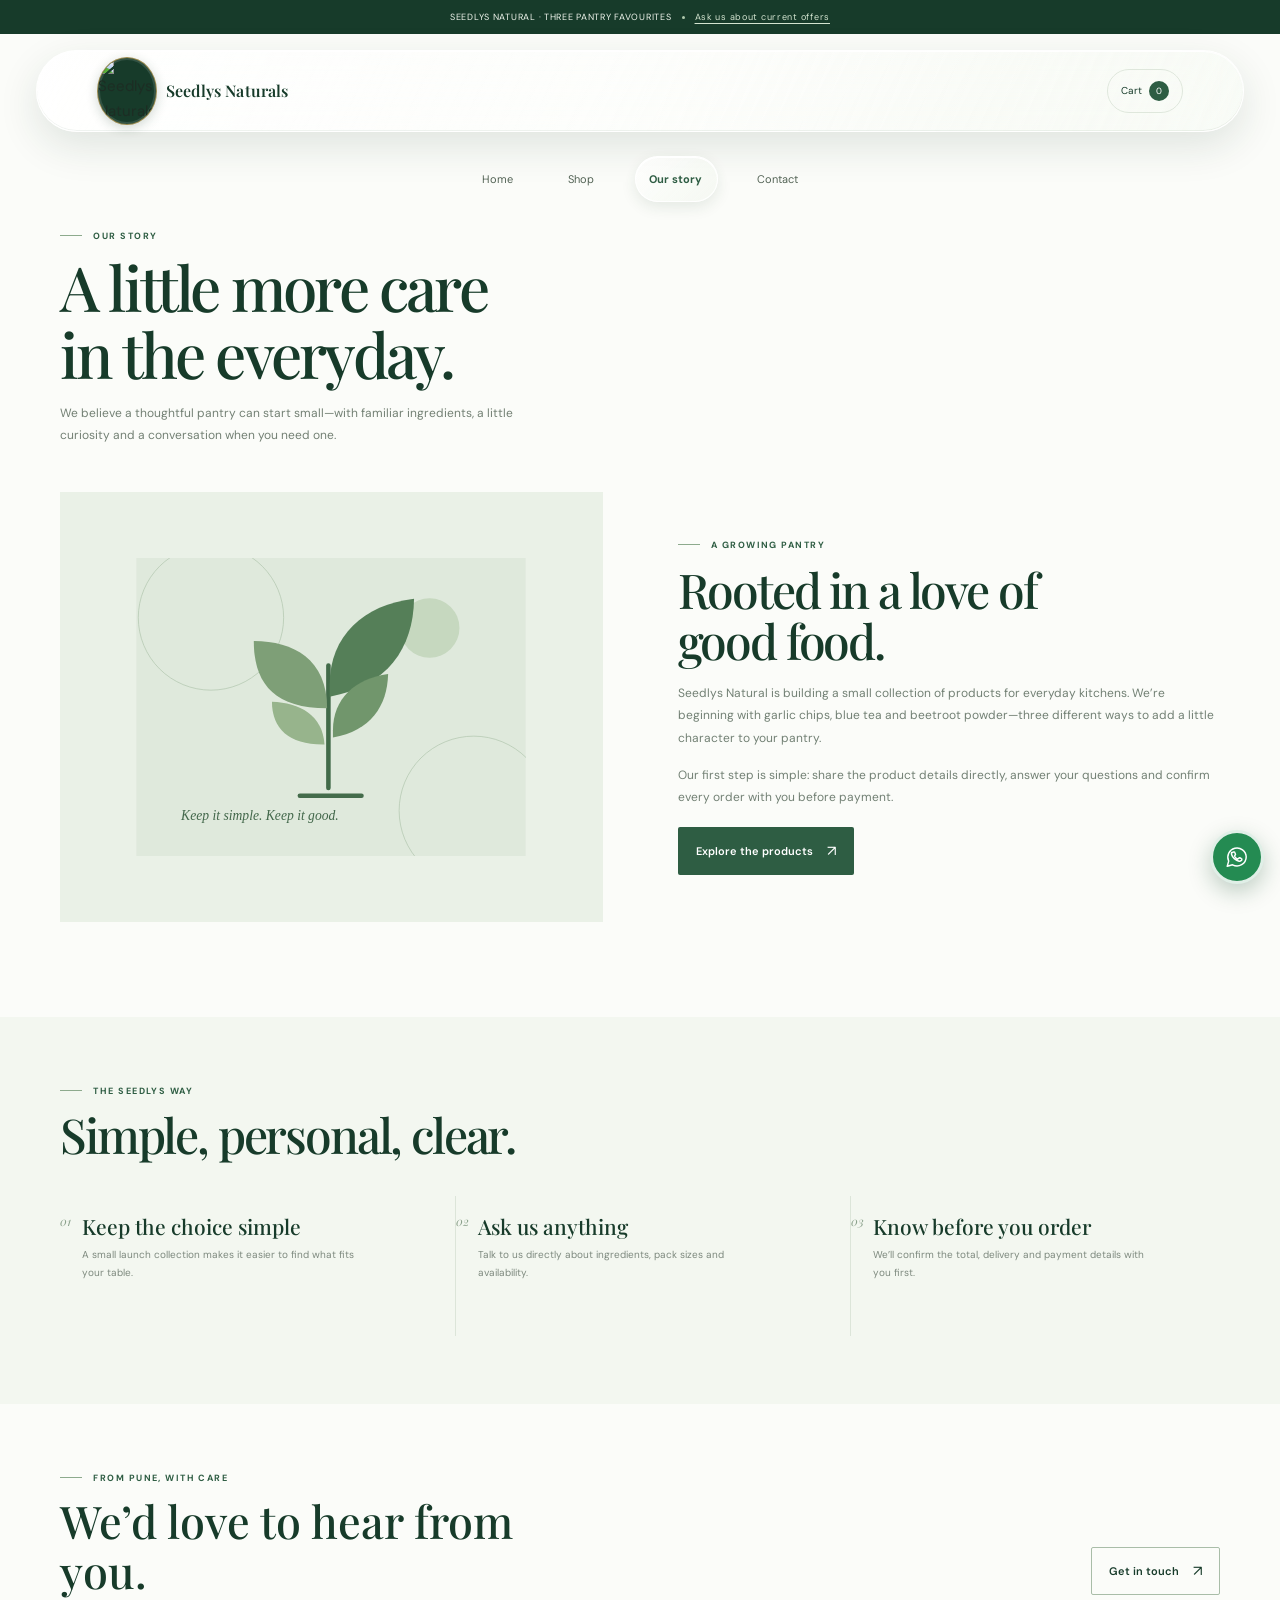
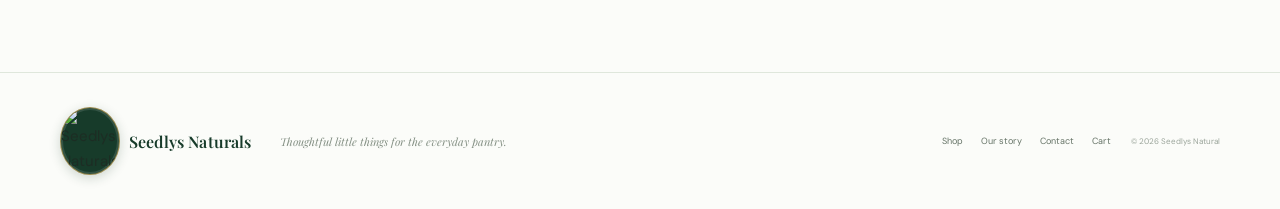
==== commit dc934fe4: "Add emerald emblem and refined glass navigation" ====
--- a/about.html
+++ b/about.html
@@ -4,18 +4,18 @@
     <meta charset="utf-8" /><meta name="viewport" content="width=device-width, initial-scale=1" /><meta name="theme-color" content="#f7faf5" />
     <title>Our story | Seedlys Natural</title><meta name="description" content="Get to know Seedlys Natural, a growing pantry of thoughtful ingredients and familiar favourites from Pune, India." />
     <meta property="og:type" content="website" /><meta property="og:site_name" content="Seedlys Natural" /><meta property="og:title" content="Our story | Seedlys Natural" /><meta property="og:description" content="A little more care in the everyday pantry. Get to know Seedlys Natural." /><meta property="og:image" content="images/seedlys-social.svg" />
-    <link rel="icon" href="images/seedlys-mark.svg" type="image/svg+xml" /><link rel="stylesheet" href="css/style.css?v=20261019-liquid-glass-v2" /><script src="js/products.js?v=20261015-garlic-image" defer></script><script src="js/main.js" defer></script>
+    <link rel="icon" href="images/seedlys-mark.svg" type="image/svg+xml" /><link rel="stylesheet" href="css/style.css?v=20261019-emerald-glass-v3" /><script src="js/products.js?v=20261015-garlic-image" defer></script><script src="js/main.js?v=20261019-emerald-glass-v3" defer></script>
   </head>
   <body data-page="about">
     <a class="skip-link" href="#main">Skip to content</a><div class="announcement"><span>SEEDLYS NATURAL · THREE PANTRY FAVOURITES</span><span class="announcement-dot" aria-hidden="true"></span><a href="https://wa.me/917058241275" target="_blank" rel="noreferrer">Ask us about current offers</a></div>
-    <header class="site-header"><a class="brand" href="index.html" aria-label="Seedlys Naturals home"><span class="brand-name">Seedlys Naturals</span><img class="brand-logo" src="images/seedlys-logo.jpeg" alt="Seedlys Naturals — Healthy Living Naturally" /></a><button class="menu-toggle" type="button" aria-expanded="false" aria-controls="primary-nav"><span class="sr-only">Open menu</span><span></span><span></span></button><nav class="primary-nav" id="primary-nav" aria-label="Main navigation"><a href="index.html">Home</a><a href="shop.html">Shop</a><a class="is-current" href="about.html">Our story</a><a href="contact.html">Contact</a></nav><a class="header-cart" href="cart.html" aria-label="Open cart">Cart <span data-cart-count>0</span></a></header>
+    <header class="site-header"><a class="brand" href="index.html" aria-label="Seedlys Naturals home"><span class="brand-name">Seedlys Naturals</span><img class="brand-logo" src="images/seedlys-emblem.jpg" alt="Seedlys Naturals gold-and-emerald leaf emblem in a circular badge" /></a><button class="menu-toggle" type="button" aria-expanded="false" aria-controls="primary-nav"><span class="sr-only">Open menu</span><span></span><span></span></button><nav class="primary-nav" id="primary-nav" aria-label="Main navigation"><a href="index.html">Home</a><a href="shop.html">Shop</a><a class="is-current" href="about.html">Our story</a><a href="contact.html">Contact</a></nav><a class="header-cart" href="cart.html" aria-label="Open cart">Cart <span data-cart-count>0</span></a></header>
     <main id="main" class="page-main">
       <section class="page-intro about-intro"><p class="eyebrow"><span></span> OUR STORY</p><h1>A little more care<br />in the everyday.</h1><p>We believe a thoughtful pantry can start small—with familiar ingredients, a little curiosity and a conversation when you need one.</p></section>
       <section class="about-feature"><div class="about-art"><img src="images/seedlys-story.svg" alt="Illustration of a leafy sprout growing beside the Seedlys Natural pantry" /></div><div class="about-copy"><p class="eyebrow"><span></span> A GROWING PANTRY</p><h2>Rooted in a love of good food.</h2><p>Seedlys Natural is building a small collection of products for everyday kitchens. We’re beginning with garlic chips, blue tea and beetroot powder—three different ways to add a little character to your pantry.</p><p>Our first step is simple: share the product details directly, answer your questions and confirm every order with you before payment.</p><a class="button button-primary" href="shop.html">Explore the products <span aria-hidden="true">↗</span></a></div></section>
       <section class="about-values"><p class="eyebrow"><span></span> THE SEEDLYS WAY</p><h2>Simple, personal, clear.</h2><div class="value-grid"><article><span>01</span><h3>Keep the choice simple</h3><p>A small launch collection makes it easier to find what fits your table.</p></article><article><span>02</span><h3>Ask us anything</h3><p>Talk to us directly about ingredients, pack sizes and availability.</p></article><article><span>03</span><h3>Know before you order</h3><p>We’ll confirm the total, delivery and payment details with you first.</p></article></div></section>
       <section class="about-contact"><div><p class="eyebrow"><span></span> FROM PUNE, WITH CARE</p><h2>We’d love to hear from you.</h2></div><a class="button button-outline" href="contact.html">Get in touch <span aria-hidden="true">↗</span></a></section>
     </main>
-    <footer class="site-footer"><a class="brand" href="index.html" aria-label="Seedlys Naturals home"><span class="brand-name">Seedlys Naturals</span><img class="brand-logo" src="images/seedlys-logo.jpeg" alt="Seedlys Naturals — Healthy Living Naturally" /></a><p>Thoughtful little things for the everyday pantry.</p><nav aria-label="Footer navigation"><a href="shop.html">Shop</a><a href="about.html">Our story</a><a href="contact.html">Contact</a><a href="cart.html">Cart</a></nav><small>© <span data-year></span> Seedlys Natural</small></footer>
+    <footer class="site-footer"><a class="brand" href="index.html" aria-label="Seedlys Naturals home"><span class="brand-name">Seedlys Naturals</span><img class="brand-logo" src="images/seedlys-emblem.jpg" alt="Seedlys Naturals gold-and-emerald leaf emblem in a circular badge" /></a><p>Thoughtful little things for the everyday pantry.</p><nav aria-label="Footer navigation"><a href="shop.html">Shop</a><a href="about.html">Our story</a><a href="contact.html">Contact</a><a href="cart.html">Cart</a></nav><small>© <span data-year></span> Seedlys Natural</small></footer>
     <a class="whatsapp-float" href="https://wa.me/917058241275" target="_blank" rel="noreferrer" aria-label="Chat with Seedlys Natural on WhatsApp"><svg viewBox="0 0 24 24" aria-hidden="true"><path d="M20.5 11.8a8.5 8.5 0 0 1-12.6 7.4L3 20.5l1.3-4.7A8.5 8.5 0 1 1 20.5 11.8Z"/><path d="M8.1 7.8c.2-.4.5-.5.8-.5h.5c.2 0 .4.1.5.4l.7 1.7c.1.3 0 .5-.2.7l-.5.6c-.2.2-.2.4-.1.6.6 1.1 1.5 2 2.7 2.5.2.1.4.1.6-.1l.7-.8c.2-.2.4-.3.7-.2l1.6.8c.3.1.4.3.4.5 0 .4-.2 1-.6 1.3-.5.5-1.2.7-2 .6-1.2-.2-2.8-.9-4.4-2.4-1.3-1.2-2.2-2.7-2.5-3.8-.3-.9-.1-1.5.1-1.9Z"/></svg></a>
   </body>
 </html>
--- a/css/style.css
+++ b/css/style.css
@@ -40,10 +40,9 @@
 .site-header::before { content: ''; position: absolute; z-index: 0; inset: 1px; border-radius: inherit; pointer-events: none; background: linear-gradient(112deg, rgba(255, 255, 255, .55), transparent 31%, rgba(255, 255, 255, .2) 57%, transparent 77%, rgba(255, 255, 255, .32)); opacity: .72; }
 .site-header:hover { box-shadow: 0 17px 46px rgba(23, 59, 42, .14), inset 0 1px 0 rgba(255, 255, 255, .98), inset 0 -1px 0 rgba(46, 93, 67, .08); }
 .site-header > .brand, .site-header > .menu-toggle, .site-header > .header-cart { position: relative; z-index: 1; }
-
 .brand { display: inline-flex; align-items: center; justify-self: start; gap: 9px; }
 .brand-name { color: var(--green-dark); font: 600 14px/1.1 var(--serif); letter-spacing: .01em; white-space: nowrap; }
-.brand-logo { width: 58px; height: 58px; object-fit: contain; order: -1; }
+.brand-logo { width: 58px; height: 58px; flex: 0 0 58px; object-fit: cover; order: -1; border: 1px solid rgba(205, 169, 94, .72); border-radius: 50%; background: var(--green-dark); box-shadow: 0 3px 12px rgba(23, 59, 42, .2), inset 0 0 0 2px rgba(255, 255, 255, .12); }
 .primary-nav { position: absolute; z-index: 2; top: calc(100% + 8px); left: 0; right: 0; max-height: 0; padding: 0 22px; display: grid; overflow: hidden; border: 1px solid transparent; border-radius: 26px; background: linear-gradient(135deg, rgba(255, 255, 255, .94), rgba(246, 250, 243, .88)); box-shadow: 0 16px 34px rgba(23, 59, 42, .14), inset 0 1px 0 rgba(255, 255, 255, .9); backdrop-filter: blur(24px) saturate(180%); -webkit-backdrop-filter: blur(24px) saturate(180%); transition: max-height .25s ease, padding .25s ease, border-color .25s ease; }
 .primary-nav.is-open { max-height: 260px; padding: 8px 22px 15px; border-color: rgba(223, 231, 220, .9); }
 .primary-nav a { min-height: 43px; padding: 10px 0; border-top: 1px solid #edf1eb; color: #526254; font-size: 12px; }
@@ -88,7 +87,7 @@
 /* Home page hero and featured collection */
 .home-hero { min-height: 650px; padding: 48px 22px 58px; position: relative; display: flex; align-items: center; overflow: hidden; isolation: isolate; background: #f4f0e5; }
 .home-hero::before { content: ''; position: absolute; z-index: 0; inset: -1.5%; background: url('../images/home-hero-premium.jpg') 68% center / cover no-repeat; animation: hero-drift 28s ease-in-out infinite alternate; will-change: transform; }
-.home-hero::after { content: ''; position: absolute; z-index: 1; inset: 0; background: linear-gradient(180deg, rgba(251,252,249,.97) 0%, rgba(251, 252, 249, .94) 44%, rgba(251,252,249,.48) 74%, rgba(251,252,249,.14) 100%); }
+.home-hero::after { content: ''; position: absolute; z-index: 1; inset: 0; background: linear-gradient(180deg, rgba(251,252,249,.97) 0%, rgba(251,252,249,.94) 44%, rgba(251,252,249,.48) 74%, rgba(251,252,249,.14) 100%); }
 .hero-copy { width: min(100%, 570px); position: relative; z-index: 2; animation: hero-copy-enter .9s cubic-bezier(.2,.7,.2,1) both; }
 .hero-copy h1 { margin: 0; color: var(--green-dark); font: 500 clamp(58px, 15vw, 76px)/.98 var(--serif); letter-spacing: -.055em; }
 .hero-intro { max-width: 350px; margin: 19px 0 0; color: #758176; font-size: 12px; line-height: 1.8; }
@@ -107,6 +106,8 @@
 /* Product cards are shared by Home, Shop and product recommendations. */
 .product-grid { display: grid; grid-template-columns: 1fr; gap: 15px; }
 .product-card { min-width: 0; display: grid; grid-template-columns: 40% 60%; border: 1px solid #e5ebe3; background: white; transition: box-shadow .25s ease, transform .25s ease; }
+.product-card { animation: product-pop-in .62s cubic-bezier(.2,.75,.25,1) backwards; animation-delay: var(--card-delay, 0ms); }
+@keyframes product-pop-in { from { opacity: 0; transform: translateY(18px) scale(.97); } to { opacity: 1; transform: translateY(0) scale(1); } }
 .product-card:hover { transform: translateY(-3px); box-shadow: var(--shadow); }
 .product-image { min-height: 205px; position: relative; display: grid; place-items: center; overflow: hidden; background: #eef3eb; }
 .product-card[data-category="tea"] .product-image { background: #edf2f3; }
@@ -322,15 +323,16 @@
   .site-header { width: calc(100% - 72px); min-height: 82px; margin: 16px auto; padding: 0 max(38px, calc((100% - var(--content)) / 2)); grid-template-columns: 1fr auto 1fr; gap: 22px; }
   .brand-name { font-size: 16px; }
   .brand-logo { width: 68px; height: 68px; }
-  .primary-nav { position: static; max-height: none; padding: 0; display: flex; align-items: center; justify-content: center; gap: clamp(25px, 4vw, 54px); overflow: visible; border: 0; border-radius: 0; background: transparent; box-shadow: none; backdrop-filter: none; -webkit-backdrop-filter: none; }
-  .primary-nav a { min-height: 44px; padding: 0; display: inline-flex; align-items: center; border: 0; font-size: 11px; }
+  .primary-nav { position: relative; isolation: isolate; max-height: none; padding: 0 12px; display: flex; align-items: center; justify-content: center; gap: clamp(25px, 4vw, 54px); overflow: visible; border: 0; border-radius: 999px; background: transparent; box-shadow: none; backdrop-filter: none; -webkit-backdrop-filter: none; }
+  .primary-nav::before { content: ''; position: absolute; z-index: 0; top: 50%; left: var(--glass-left, 0px); width: var(--glass-width, 0px); height: 44px; transform: translateY(-50%); border: 1px solid rgba(255, 255, 255, .92); border-radius: 999px; background: linear-gradient(135deg, rgba(255, 255, 255, .7), rgba(237, 244, 232, .42)); box-shadow: inset 0 1px 0 rgba(255, 255, 255, .96), 0 5px 15px rgba(32, 69, 43, .1); backdrop-filter: blur(16px) saturate(170%); -webkit-backdrop-filter: blur(16px) saturate(170%); opacity: var(--glass-opacity, 1); pointer-events: none; transition: left .38s cubic-bezier(.2,.8,.2,1), width .38s cubic-bezier(.2,.8,.2,1), opacity .2s ease; }
+  .primary-nav a { position: relative; z-index: 1; min-height: 44px; padding: 0 2px; display: inline-flex; align-items: center; border: 0; font-size: 11px; }
   .primary-nav a:hover { color: var(--green); }
   .menu-toggle { display: none; }
   .header-cart { grid-column: 3; grid-row: 1; justify-self: end; min-height: 44px; padding: 0 13px; font-size: 10px; }
   .home-hero { min-height: 660px; max-width: 1600px; margin: 0 auto; padding: 48px max(55px, calc((100% - var(--content)) / 2)) 72px; }
   .home-hero::before { background-position: center 54%; }
   .home-hero::after { background: linear-gradient(90deg, rgba(251,252,249,.98) 0%, rgba(251,252,249,.91) 35%, rgba(251,252,249,.40) 59%, rgba(251,252,249,.03) 82%); }
-  .hero-copy { padding-bottom: 15px; width: min(100%, 600px); }
+  .hero-copy { padding-bottom: 15px; }
   .hero-copy h1 { font-size: clamp(72px, 7vw, 92px); }
   .hero-intro { margin-top: 24px; font-size: 13px; }
   .hero-actions { margin-top: 25px; gap: 18px; }
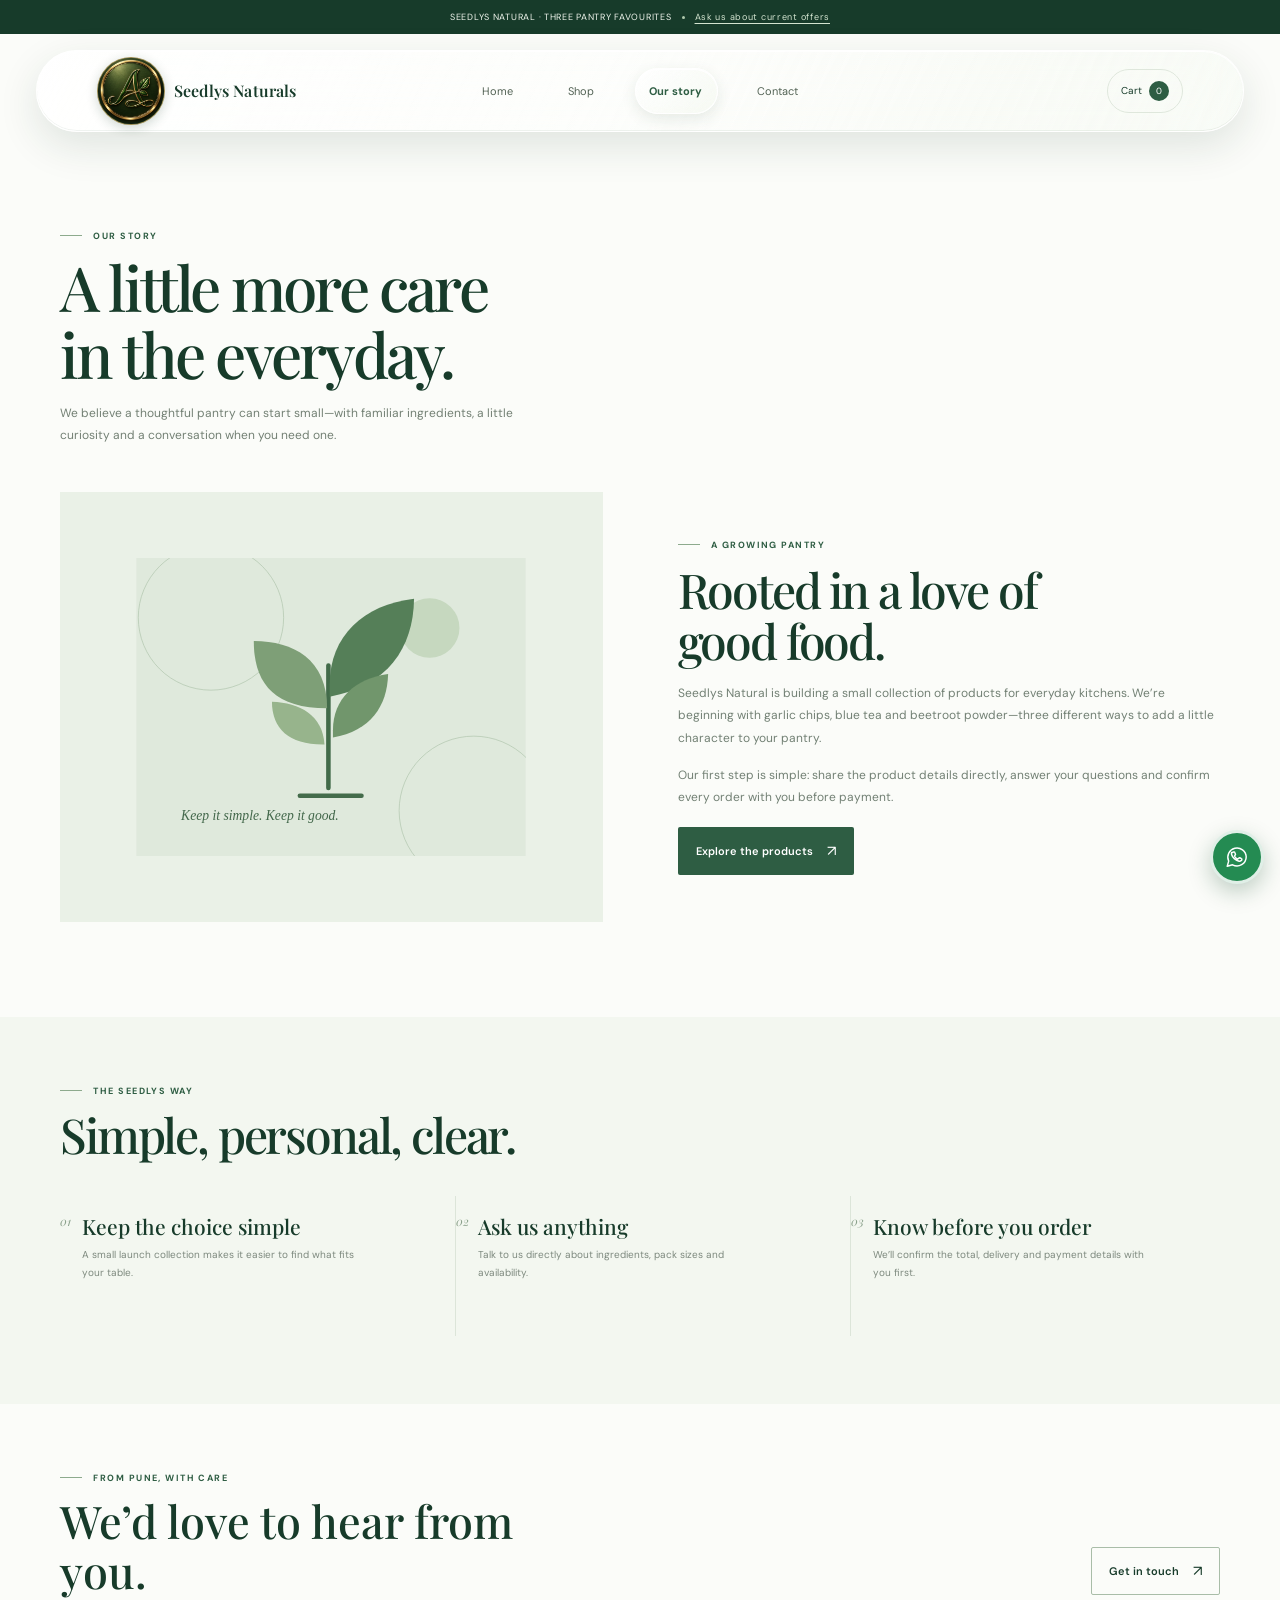
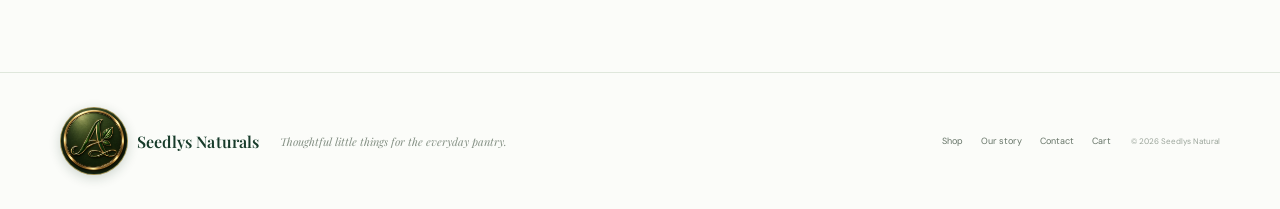
==== commit bf95fee0: "Refresh logo and glass navigation assets" ====
--- a/about.html
+++ b/about.html
@@ -4,18 +4,18 @@
     <meta charset="utf-8" /><meta name="viewport" content="width=device-width, initial-scale=1" /><meta name="theme-color" content="#f7faf5" />
     <title>Our story | Seedlys Natural</title><meta name="description" content="Get to know Seedlys Natural, a growing pantry of thoughtful ingredients and familiar favourites from Pune, India." />
     <meta property="og:type" content="website" /><meta property="og:site_name" content="Seedlys Natural" /><meta property="og:title" content="Our story | Seedlys Natural" /><meta property="og:description" content="A little more care in the everyday pantry. Get to know Seedlys Natural." /><meta property="og:image" content="images/seedlys-social.svg" />
-    <link rel="icon" href="images/seedlys-mark.svg" type="image/svg+xml" /><link rel="stylesheet" href="css/style.css?v=20261019-emerald-glass-v3" /><script src="js/products.js?v=20261015-garlic-image" defer></script><script src="js/main.js?v=20261019-emerald-glass-v3" defer></script>
+    <link rel="icon" href="images/seedlys-mark.svg" type="image/svg+xml" /><link rel="stylesheet" href="css/style.css?v=20261019-emerald-glass-v4" /><script src="js/products.js?v=20261015-garlic-image" defer></script><script src="js/main.js?v=20261019-emerald-glass-v3" defer></script>
   </head>
   <body data-page="about">
     <a class="skip-link" href="#main">Skip to content</a><div class="announcement"><span>SEEDLYS NATURAL · THREE PANTRY FAVOURITES</span><span class="announcement-dot" aria-hidden="true"></span><a href="https://wa.me/917058241275" target="_blank" rel="noreferrer">Ask us about current offers</a></div>
-    <header class="site-header"><a class="brand" href="index.html" aria-label="Seedlys Naturals home"><span class="brand-name">Seedlys Naturals</span><img class="brand-logo" src="images/seedlys-emblem.jpg" alt="Seedlys Naturals gold-and-emerald leaf emblem in a circular badge" /></a><button class="menu-toggle" type="button" aria-expanded="false" aria-controls="primary-nav"><span class="sr-only">Open menu</span><span></span><span></span></button><nav class="primary-nav" id="primary-nav" aria-label="Main navigation"><a href="index.html">Home</a><a href="shop.html">Shop</a><a class="is-current" href="about.html">Our story</a><a href="contact.html">Contact</a></nav><a class="header-cart" href="cart.html" aria-label="Open cart">Cart <span data-cart-count>0</span></a></header>
+    <header class="site-header"><a class="brand" href="index.html" aria-label="Seedlys Naturals home"><span class="brand-name">Seedlys Naturals</span><img class="brand-logo" src="images/seedlys-emblem.jpg?v=emerald-v2" alt="Seedlys Naturals gold-and-emerald leaf emblem in a circular badge" /></a><button class="menu-toggle" type="button" aria-expanded="false" aria-controls="primary-nav"><span class="sr-only">Open menu</span><span></span><span></span></button><nav class="primary-nav" id="primary-nav" aria-label="Main navigation"><a href="index.html">Home</a><a href="shop.html">Shop</a><a class="is-current" href="about.html">Our story</a><a href="contact.html">Contact</a></nav><a class="header-cart" href="cart.html" aria-label="Open cart">Cart <span data-cart-count>0</span></a></header>
     <main id="main" class="page-main">
       <section class="page-intro about-intro"><p class="eyebrow"><span></span> OUR STORY</p><h1>A little more care<br />in the everyday.</h1><p>We believe a thoughtful pantry can start small—with familiar ingredients, a little curiosity and a conversation when you need one.</p></section>
       <section class="about-feature"><div class="about-art"><img src="images/seedlys-story.svg" alt="Illustration of a leafy sprout growing beside the Seedlys Natural pantry" /></div><div class="about-copy"><p class="eyebrow"><span></span> A GROWING PANTRY</p><h2>Rooted in a love of good food.</h2><p>Seedlys Natural is building a small collection of products for everyday kitchens. We’re beginning with garlic chips, blue tea and beetroot powder—three different ways to add a little character to your pantry.</p><p>Our first step is simple: share the product details directly, answer your questions and confirm every order with you before payment.</p><a class="button button-primary" href="shop.html">Explore the products <span aria-hidden="true">↗</span></a></div></section>
       <section class="about-values"><p class="eyebrow"><span></span> THE SEEDLYS WAY</p><h2>Simple, personal, clear.</h2><div class="value-grid"><article><span>01</span><h3>Keep the choice simple</h3><p>A small launch collection makes it easier to find what fits your table.</p></article><article><span>02</span><h3>Ask us anything</h3><p>Talk to us directly about ingredients, pack sizes and availability.</p></article><article><span>03</span><h3>Know before you order</h3><p>We’ll confirm the total, delivery and payment details with you first.</p></article></div></section>
       <section class="about-contact"><div><p class="eyebrow"><span></span> FROM PUNE, WITH CARE</p><h2>We’d love to hear from you.</h2></div><a class="button button-outline" href="contact.html">Get in touch <span aria-hidden="true">↗</span></a></section>
     </main>
-    <footer class="site-footer"><a class="brand" href="index.html" aria-label="Seedlys Naturals home"><span class="brand-name">Seedlys Naturals</span><img class="brand-logo" src="images/seedlys-emblem.jpg" alt="Seedlys Naturals gold-and-emerald leaf emblem in a circular badge" /></a><p>Thoughtful little things for the everyday pantry.</p><nav aria-label="Footer navigation"><a href="shop.html">Shop</a><a href="about.html">Our story</a><a href="contact.html">Contact</a><a href="cart.html">Cart</a></nav><small>© <span data-year></span> Seedlys Natural</small></footer>
+    <footer class="site-footer"><a class="brand" href="index.html" aria-label="Seedlys Naturals home"><span class="brand-name">Seedlys Naturals</span><img class="brand-logo" src="images/seedlys-emblem.jpg?v=emerald-v2" alt="Seedlys Naturals gold-and-emerald leaf emblem in a circular badge" /></a><p>Thoughtful little things for the everyday pantry.</p><nav aria-label="Footer navigation"><a href="shop.html">Shop</a><a href="about.html">Our story</a><a href="contact.html">Contact</a><a href="cart.html">Cart</a></nav><small>© <span data-year></span> Seedlys Natural</small></footer>
     <a class="whatsapp-float" href="https://wa.me/917058241275" target="_blank" rel="noreferrer" aria-label="Chat with Seedlys Natural on WhatsApp"><svg viewBox="0 0 24 24" aria-hidden="true"><path d="M20.5 11.8a8.5 8.5 0 0 1-12.6 7.4L3 20.5l1.3-4.7A8.5 8.5 0 1 1 20.5 11.8Z"/><path d="M8.1 7.8c.2-.4.5-.5.8-.5h.5c.2 0 .4.1.5.4l.7 1.7c.1.3 0 .5-.2.7l-.5.6c-.2.2-.2.4-.1.6.6 1.1 1.5 2 2.7 2.5.2.1.4.1.6-.1l.7-.8c.2-.2.4-.3.7-.2l1.6.8c.3.1.4.3.4.5 0 .4-.2 1-.6 1.3-.5.5-1.2.7-2 .6-1.2-.2-2.8-.9-4.4-2.4-1.3-1.2-2.2-2.7-2.5-3.8-.3-.9-.1-1.5.1-1.9Z"/></svg></a>
   </body>
 </html>
--- a/css/style.css
+++ b/css/style.css
@@ -323,7 +323,7 @@
   .site-header { width: calc(100% - 72px); min-height: 82px; margin: 16px auto; padding: 0 max(38px, calc((100% - var(--content)) / 2)); grid-template-columns: 1fr auto 1fr; gap: 22px; }
   .brand-name { font-size: 16px; }
   .brand-logo { width: 68px; height: 68px; }
-  .primary-nav { position: relative; isolation: isolate; max-height: none; padding: 0 12px; display: flex; align-items: center; justify-content: center; gap: clamp(25px, 4vw, 54px); overflow: visible; border: 0; border-radius: 999px; background: transparent; box-shadow: none; backdrop-filter: none; -webkit-backdrop-filter: none; }
+  .primary-nav { position: relative; top: auto; left: auto; right: auto; width: auto; isolation: isolate; max-height: none; padding: 0 12px; display: flex; align-items: center; justify-content: center; gap: clamp(25px, 4vw, 54px); overflow: visible; border: 0; border-radius: 999px; background: transparent; box-shadow: none; backdrop-filter: none; -webkit-backdrop-filter: none; }
   .primary-nav::before { content: ''; position: absolute; z-index: 0; top: 50%; left: var(--glass-left, 0px); width: var(--glass-width, 0px); height: 44px; transform: translateY(-50%); border: 1px solid rgba(255, 255, 255, .92); border-radius: 999px; background: linear-gradient(135deg, rgba(255, 255, 255, .7), rgba(237, 244, 232, .42)); box-shadow: inset 0 1px 0 rgba(255, 255, 255, .96), 0 5px 15px rgba(32, 69, 43, .1); backdrop-filter: blur(16px) saturate(170%); -webkit-backdrop-filter: blur(16px) saturate(170%); opacity: var(--glass-opacity, 1); pointer-events: none; transition: left .38s cubic-bezier(.2,.8,.2,1), width .38s cubic-bezier(.2,.8,.2,1), opacity .2s ease; }
   .primary-nav a { position: relative; z-index: 1; min-height: 44px; padding: 0 2px; display: inline-flex; align-items: center; border: 0; font-size: 11px; }
   .primary-nav a:hover { color: var(--green); }
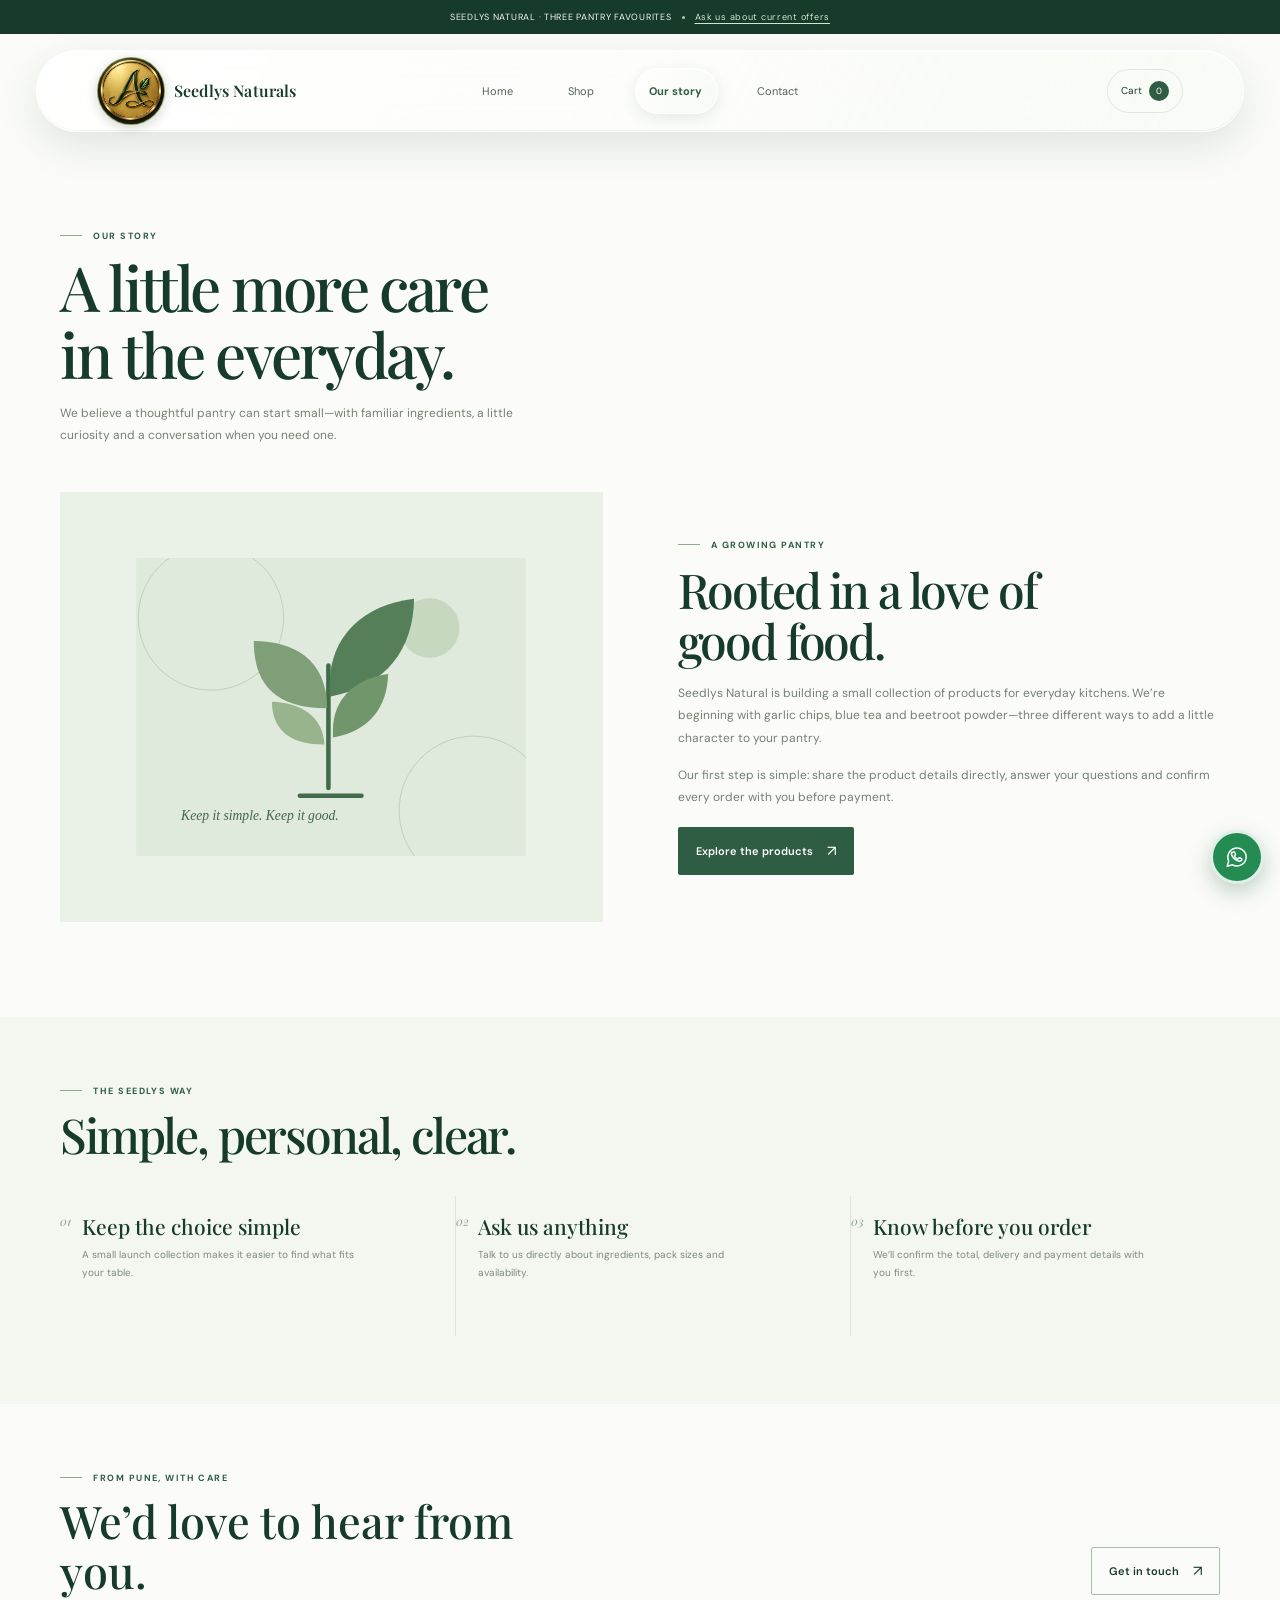
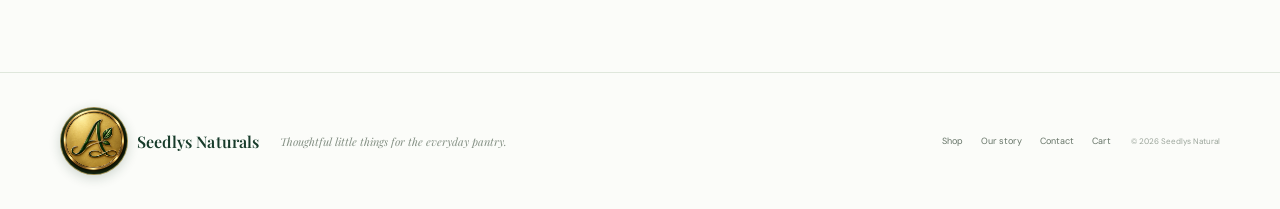
==== commit 0d0b2dbe: "Switch site emblem to gold background logo" ====
--- a/about.html
+++ b/about.html
@@ -4,18 +4,18 @@
     <meta charset="utf-8" /><meta name="viewport" content="width=device-width, initial-scale=1" /><meta name="theme-color" content="#f7faf5" />
     <title>Our story | Seedlys Natural</title><meta name="description" content="Get to know Seedlys Natural, a growing pantry of thoughtful ingredients and familiar favourites from Pune, India." />
     <meta property="og:type" content="website" /><meta property="og:site_name" content="Seedlys Natural" /><meta property="og:title" content="Our story | Seedlys Natural" /><meta property="og:description" content="A little more care in the everyday pantry. Get to know Seedlys Natural." /><meta property="og:image" content="images/seedlys-social.svg" />
-    <link rel="icon" href="images/seedlys-mark.svg" type="image/svg+xml" /><link rel="stylesheet" href="css/style.css?v=20261019-emerald-glass-v4" /><script src="js/products.js?v=20261015-garlic-image" defer></script><script src="js/main.js?v=20261019-emerald-glass-v3" defer></script>
+    <link rel="icon" href="images/seedlys-mark.svg" type="image/svg+xml" /><link rel="stylesheet" href="css/style.css?v=20261019-emerald-glass-v4" /><script src="js/products.js?v=20261022-logo-corrected" defer></script><script src="js/main.js?v=20261019-emerald-glass-v3" defer></script>
   </head>
   <body data-page="about">
     <a class="skip-link" href="#main">Skip to content</a><div class="announcement"><span>SEEDLYS NATURAL · THREE PANTRY FAVOURITES</span><span class="announcement-dot" aria-hidden="true"></span><a href="https://wa.me/917058241275" target="_blank" rel="noreferrer">Ask us about current offers</a></div>
-    <header class="site-header"><a class="brand" href="index.html" aria-label="Seedlys Naturals home"><span class="brand-name">Seedlys Naturals</span><img class="brand-logo" src="images/seedlys-emblem.jpg?v=emerald-v2" alt="Seedlys Naturals gold-and-emerald leaf emblem in a circular badge" /></a><button class="menu-toggle" type="button" aria-expanded="false" aria-controls="primary-nav"><span class="sr-only">Open menu</span><span></span><span></span></button><nav class="primary-nav" id="primary-nav" aria-label="Main navigation"><a href="index.html">Home</a><a href="shop.html">Shop</a><a class="is-current" href="about.html">Our story</a><a href="contact.html">Contact</a></nav><a class="header-cart" href="cart.html" aria-label="Open cart">Cart <span data-cart-count>0</span></a></header>
+    <header class="site-header"><a class="brand" href="index.html" aria-label="Seedlys Naturals home"><span class="brand-name">Seedlys Naturals</span><img class="brand-logo" src="images/seedlys-emblem-gold.jpg?v=gold-v1" alt="Seedlys Naturals gold-and-emerald leaf emblem in a circular badge" /></a><button class="menu-toggle" type="button" aria-expanded="false" aria-controls="primary-nav"><span class="sr-only">Open menu</span><span></span><span></span></button><nav class="primary-nav" id="primary-nav" aria-label="Main navigation"><a href="index.html">Home</a><a href="shop.html">Shop</a><a class="is-current" href="about.html">Our story</a><a href="contact.html">Contact</a></nav><a class="header-cart" href="cart.html" aria-label="Open cart">Cart <span data-cart-count>0</span></a></header>
     <main id="main" class="page-main">
       <section class="page-intro about-intro"><p class="eyebrow"><span></span> OUR STORY</p><h1>A little more care<br />in the everyday.</h1><p>We believe a thoughtful pantry can start small—with familiar ingredients, a little curiosity and a conversation when you need one.</p></section>
       <section class="about-feature"><div class="about-art"><img src="images/seedlys-story.svg" alt="Illustration of a leafy sprout growing beside the Seedlys Natural pantry" /></div><div class="about-copy"><p class="eyebrow"><span></span> A GROWING PANTRY</p><h2>Rooted in a love of good food.</h2><p>Seedlys Natural is building a small collection of products for everyday kitchens. We’re beginning with garlic chips, blue tea and beetroot powder—three different ways to add a little character to your pantry.</p><p>Our first step is simple: share the product details directly, answer your questions and confirm every order with you before payment.</p><a class="button button-primary" href="shop.html">Explore the products <span aria-hidden="true">↗</span></a></div></section>
       <section class="about-values"><p class="eyebrow"><span></span> THE SEEDLYS WAY</p><h2>Simple, personal, clear.</h2><div class="value-grid"><article><span>01</span><h3>Keep the choice simple</h3><p>A small launch collection makes it easier to find what fits your table.</p></article><article><span>02</span><h3>Ask us anything</h3><p>Talk to us directly about ingredients, pack sizes and availability.</p></article><article><span>03</span><h3>Know before you order</h3><p>We’ll confirm the total, delivery and payment details with you first.</p></article></div></section>
       <section class="about-contact"><div><p class="eyebrow"><span></span> FROM PUNE, WITH CARE</p><h2>We’d love to hear from you.</h2></div><a class="button button-outline" href="contact.html">Get in touch <span aria-hidden="true">↗</span></a></section>
     </main>
-    <footer class="site-footer"><a class="brand" href="index.html" aria-label="Seedlys Naturals home"><span class="brand-name">Seedlys Naturals</span><img class="brand-logo" src="images/seedlys-emblem.jpg?v=emerald-v2" alt="Seedlys Naturals gold-and-emerald leaf emblem in a circular badge" /></a><p>Thoughtful little things for the everyday pantry.</p><nav aria-label="Footer navigation"><a href="shop.html">Shop</a><a href="about.html">Our story</a><a href="contact.html">Contact</a><a href="cart.html">Cart</a></nav><small>© <span data-year></span> Seedlys Natural</small></footer>
+    <footer class="site-footer"><a class="brand" href="index.html" aria-label="Seedlys Naturals home"><span class="brand-name">Seedlys Naturals</span><img class="brand-logo" src="images/seedlys-emblem-gold.jpg?v=gold-v1" alt="Seedlys Naturals gold-and-emerald leaf emblem in a circular badge" /></a><p>Thoughtful little things for the everyday pantry.</p><nav aria-label="Footer navigation"><a href="shop.html">Shop</a><a href="about.html">Our story</a><a href="contact.html">Contact</a><a href="cart.html">Cart</a></nav><small>© <span data-year></span> Seedlys Natural</small></footer>
     <a class="whatsapp-float" href="https://wa.me/917058241275" target="_blank" rel="noreferrer" aria-label="Chat with Seedlys Natural on WhatsApp"><svg viewBox="0 0 24 24" aria-hidden="true"><path d="M20.5 11.8a8.5 8.5 0 0 1-12.6 7.4L3 20.5l1.3-4.7A8.5 8.5 0 1 1 20.5 11.8Z"/><path d="M8.1 7.8c.2-.4.5-.5.8-.5h.5c.2 0 .4.1.5.4l.7 1.7c.1.3 0 .5-.2.7l-.5.6c-.2.2-.2.4-.1.6.6 1.1 1.5 2 2.7 2.5.2.1.4.1.6-.1l.7-.8c.2-.2.4-.3.7-.2l1.6.8c.3.1.4.3.4.5 0 .4-.2 1-.6 1.3-.5.5-1.2.7-2 .6-1.2-.2-2.8-.9-4.4-2.4-1.3-1.2-2.2-2.7-2.5-3.8-.3-.9-.1-1.5.1-1.9Z"/></svg></a>
   </body>
 </html>
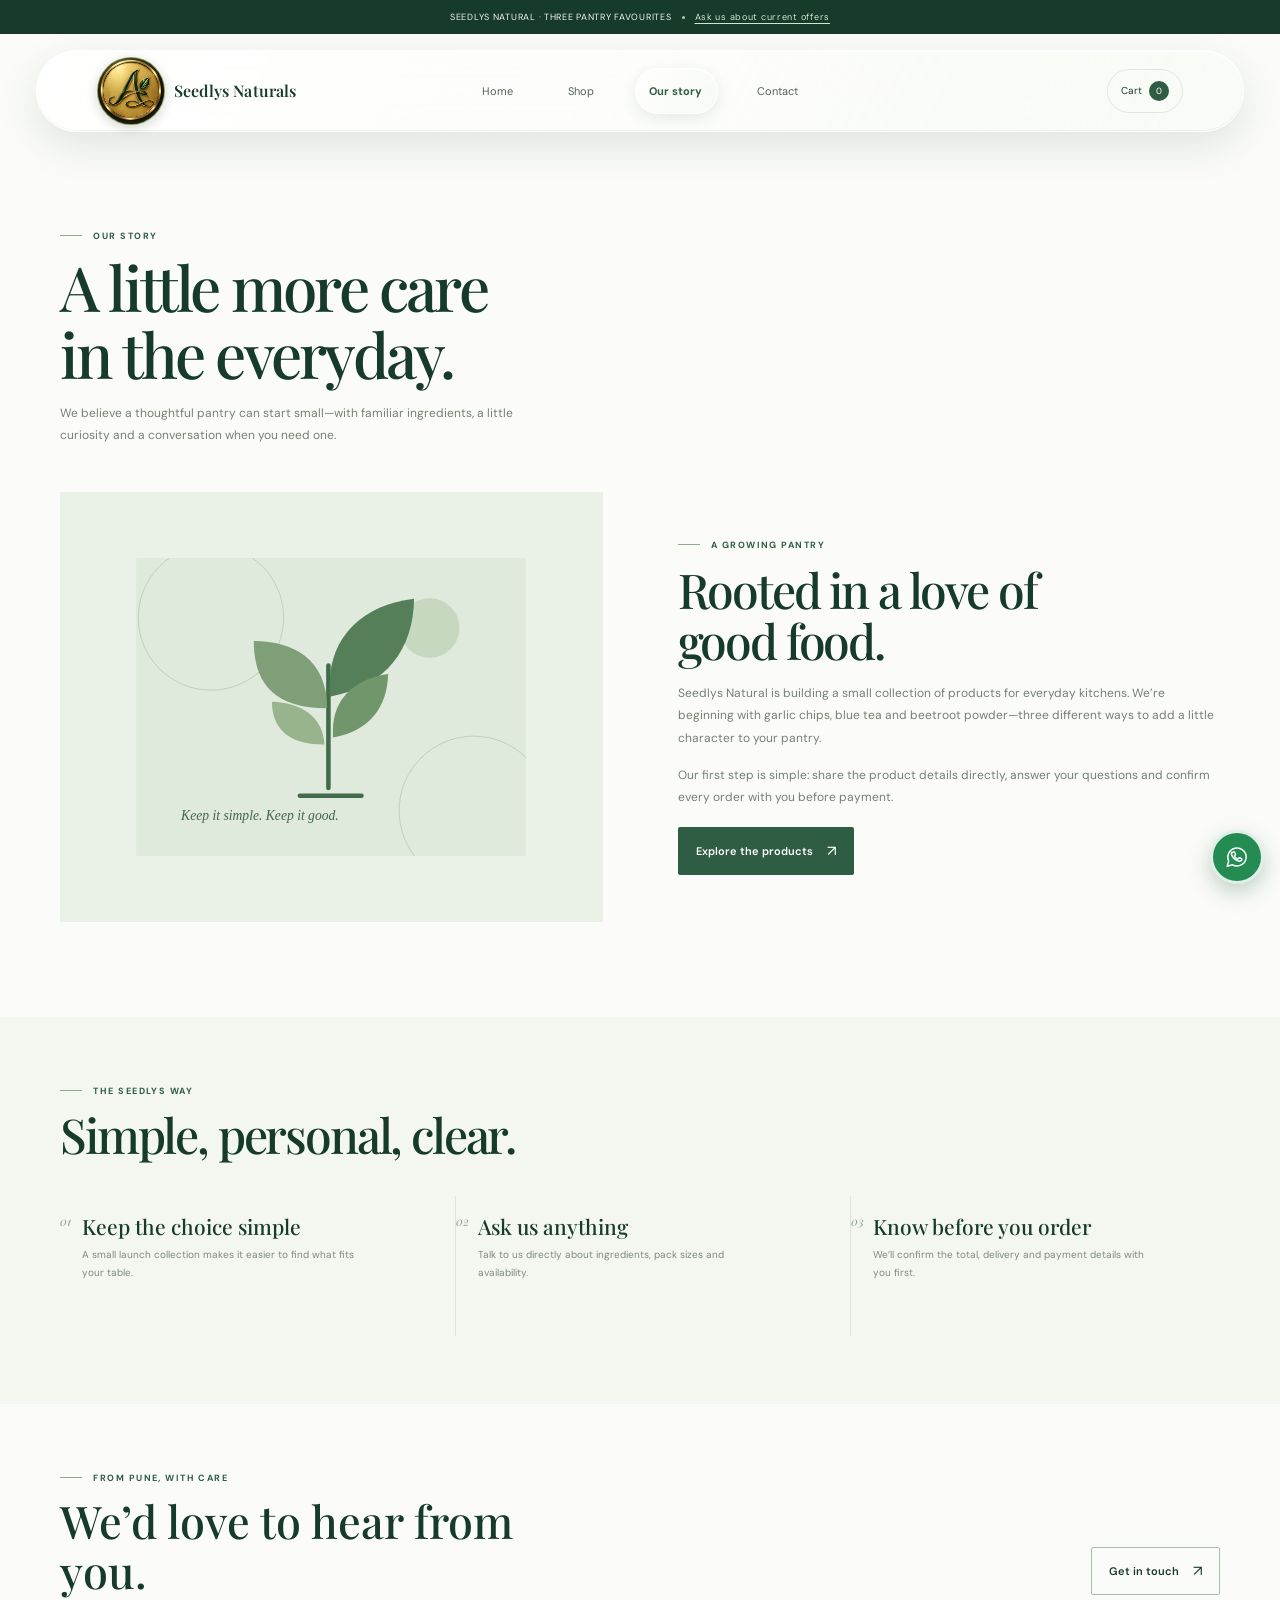
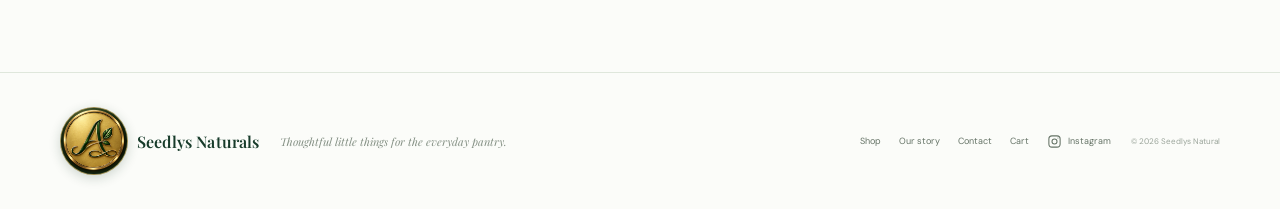
==== commit 3b2874f7: "Fix blue tea image and add product carousel and Instagram" ====
--- a/about.html
+++ b/about.html
@@ -4,7 +4,7 @@
     <meta charset="utf-8" /><meta name="viewport" content="width=device-width, initial-scale=1" /><meta name="theme-color" content="#f7faf5" />
     <title>Our story | Seedlys Natural</title><meta name="description" content="Get to know Seedlys Natural, a growing pantry of thoughtful ingredients and familiar favourites from Pune, India." />
     <meta property="og:type" content="website" /><meta property="og:site_name" content="Seedlys Natural" /><meta property="og:title" content="Our story | Seedlys Natural" /><meta property="og:description" content="A little more care in the everyday pantry. Get to know Seedlys Natural." /><meta property="og:image" content="images/seedlys-social.svg" />
-    <link rel="icon" href="images/seedlys-mark.svg" type="image/svg+xml" /><link rel="stylesheet" href="css/style.css?v=20261019-emerald-glass-v4" /><script src="js/products.js?v=20261022-logo-corrected" defer></script><script src="js/main.js?v=20261019-emerald-glass-v3" defer></script>
+    <link rel="icon" href="images/seedlys-mark.svg" type="image/svg+xml" /><link rel="stylesheet" href="css/style.css?v=20261023-product-slider" /><script src="js/products.js?v=20261023-product-slider" defer></script><script src="js/main.js?v=20261023-product-slider" defer></script>
   </head>
   <body data-page="about">
     <a class="skip-link" href="#main">Skip to content</a><div class="announcement"><span>SEEDLYS NATURAL · THREE PANTRY FAVOURITES</span><span class="announcement-dot" aria-hidden="true"></span><a href="https://wa.me/917058241275" target="_blank" rel="noreferrer">Ask us about current offers</a></div>
@@ -15,7 +15,7 @@
       <section class="about-values"><p class="eyebrow"><span></span> THE SEEDLYS WAY</p><h2>Simple, personal, clear.</h2><div class="value-grid"><article><span>01</span><h3>Keep the choice simple</h3><p>A small launch collection makes it easier to find what fits your table.</p></article><article><span>02</span><h3>Ask us anything</h3><p>Talk to us directly about ingredients, pack sizes and availability.</p></article><article><span>03</span><h3>Know before you order</h3><p>We’ll confirm the total, delivery and payment details with you first.</p></article></div></section>
       <section class="about-contact"><div><p class="eyebrow"><span></span> FROM PUNE, WITH CARE</p><h2>We’d love to hear from you.</h2></div><a class="button button-outline" href="contact.html">Get in touch <span aria-hidden="true">↗</span></a></section>
     </main>
-    <footer class="site-footer"><a class="brand" href="index.html" aria-label="Seedlys Naturals home"><span class="brand-name">Seedlys Naturals</span><img class="brand-logo" src="images/seedlys-emblem-gold.jpg?v=gold-v1" alt="Seedlys Naturals gold-and-emerald leaf emblem in a circular badge" /></a><p>Thoughtful little things for the everyday pantry.</p><nav aria-label="Footer navigation"><a href="shop.html">Shop</a><a href="about.html">Our story</a><a href="contact.html">Contact</a><a href="cart.html">Cart</a></nav><small>© <span data-year></span> Seedlys Natural</small></footer>
+    <footer class="site-footer"><a class="brand" href="index.html" aria-label="Seedlys Naturals home"><span class="brand-name">Seedlys Naturals</span><img class="brand-logo" src="images/seedlys-emblem-gold.jpg?v=gold-v1" alt="Seedlys Naturals gold-and-emerald leaf emblem in a circular badge" /></a><p>Thoughtful little things for the everyday pantry.</p><nav aria-label="Footer navigation"><a href="shop.html">Shop</a><a href="about.html">Our story</a><a href="contact.html">Contact</a><a href="cart.html">Cart</a><a class="instagram-link" href="https://www.instagram.com/seedlys.naturals/" target="_blank" rel="noreferrer"><svg viewBox="0 0 24 24" aria-hidden="true"><rect x="3" y="3" width="18" height="18" rx="5"></rect><circle cx="12" cy="12" r="4"></circle><circle class="instagram-dot" cx="17.5" cy="6.5" r=".8"></circle></svg><span>Instagram</span></a></nav><small>© <span data-year></span> Seedlys Natural</small></footer>
     <a class="whatsapp-float" href="https://wa.me/917058241275" target="_blank" rel="noreferrer" aria-label="Chat with Seedlys Natural on WhatsApp"><svg viewBox="0 0 24 24" aria-hidden="true"><path d="M20.5 11.8a8.5 8.5 0 0 1-12.6 7.4L3 20.5l1.3-4.7A8.5 8.5 0 1 1 20.5 11.8Z"/><path d="M8.1 7.8c.2-.4.5-.5.8-.5h.5c.2 0 .4.1.5.4l.7 1.7c.1.3 0 .5-.2.7l-.5.6c-.2.2-.2.4-.1.6.6 1.1 1.5 2 2.7 2.5.2.1.4.1.6-.1l.7-.8c.2-.2.4-.3.7-.2l1.6.8c.3.1.4.3.4.5 0 .4-.2 1-.6 1.3-.5.5-1.2.7-2 .6-1.2-.2-2.8-.9-4.4-2.4-1.3-1.2-2.2-2.7-2.5-3.8-.3-.9-.1-1.5.1-1.9Z"/></svg></a>
   </body>
 </html>
--- a/css/style.css
+++ b/css/style.css
@@ -57,6 +57,9 @@
 .site-footer > p { display: none; margin: 0; color: #849084; font: italic 11px var(--serif); }
 .site-footer nav { grid-column: 1; grid-row: 2; display: flex; flex-wrap: wrap; gap: 10px 16px; }
 .site-footer nav a { min-height: 44px; display: inline-flex; align-items: center; color: #657366; font-size: 9px; }
+.site-footer .instagram-link { gap: 6px; }
+.instagram-link svg { width: 15px; height: 15px; flex: 0 0 15px; fill: none; stroke: currentColor; stroke-width: 1.7; stroke-linecap: round; stroke-linejoin: round; }
+.instagram-link .instagram-dot { fill: currentColor; stroke: none; }
 .site-footer > small { grid-column: 2; grid-row: 2; color: #9aa49a; font-size: 8px; white-space: nowrap; }
 .whatsapp-float { position: fixed; z-index: 30; right: 16px; bottom: 16px; width: 54px; height: 54px; display: grid; place-items: center; border: 3px solid rgba(255,255,255,.86); border-radius: 50%; background: #248b52; color: white; box-shadow: 0 8px 22px rgba(17, 70, 38, .25); transition: transform .2s ease, background .2s ease; }
 .whatsapp-float:hover { transform: translateY(-3px); background: #176f40; }
@@ -84,19 +87,42 @@
 .section-heading h2, .why-heading h2, .home-cta h2, .page-intro h1, .about-copy h2, .about-values h2, .contact-card h2, .contact-form h2, .checkout-card h2 { margin: 0; color: var(--green-dark); font: 500 clamp(36px, 9vw, 49px)/1.08 var(--serif); letter-spacing: -.045em; }
 .section-heading .simple-link { flex-shrink: 0; }
 
-/* Home page hero and featured collection */
-.home-hero { min-height: 650px; padding: 48px 22px 58px; position: relative; display: flex; align-items: center; overflow: hidden; isolation: isolate; background: #f4f0e5; }
-.home-hero::before { content: ''; position: absolute; z-index: 0; inset: -1.5%; background: url('../images/home-hero-premium.jpg') 68% center / cover no-repeat; animation: hero-drift 28s ease-in-out infinite alternate; will-change: transform; }
-.home-hero::after { content: ''; position: absolute; z-index: 1; inset: 0; background: linear-gradient(180deg, rgba(251,252,249,.97) 0%, rgba(251,252,249,.94) 44%, rgba(251,252,249,.48) 74%, rgba(251,252,249,.14) 100%); }
-.hero-copy { width: min(100%, 570px); position: relative; z-index: 2; animation: hero-copy-enter .9s cubic-bezier(.2,.7,.2,1) both; }
-.hero-copy h1 { margin: 0; color: var(--green-dark); font: 500 clamp(58px, 15vw, 76px)/.98 var(--serif); letter-spacing: -.055em; }
-.hero-intro { max-width: 350px; margin: 19px 0 0; color: #758176; font-size: 12px; line-height: 1.8; }
-.hero-actions { margin-top: 21px; display: flex; align-items: center; flex-wrap: wrap; gap: 10px 16px; }
-.hero-signoff { margin: 24px 0 0; color: #879487; font-size: 9px; letter-spacing: .035em; }
-.hero-signoff span { margin-right: 5px; color: #8eaa8d; font-size: 16px; vertical-align: -1px; }
-.scroll-cue { display: none; }
-@keyframes hero-drift { from { transform: scale(1); } to { transform: scale(1.045); } }
-@keyframes hero-copy-enter { from { opacity: 0; transform: translateY(20px); } to { opacity: 1; transform: translateY(0); } }
+/* Home page hero carousel and featured collection */
+.home-hero { padding: 12px 12px 34px; }
+.hero-carousel { position: relative; max-width: 1480px; margin: 0 auto; overflow: hidden; border: 1px solid #e5ebdf; border-radius: 28px; background: linear-gradient(135deg, #fbfcf9 0%, #f1f5ed 58%, #e8efe4 100%); box-shadow: 0 20px 55px rgba(23, 59, 42, .08); }
+.hero-viewport { overflow: hidden; }
+.hero-track { display: flex; width: 100%; transform: translateX(0); transition: transform .76s cubic-bezier(.22,.61,.36,1); will-change: transform; }
+.hero-slide { min-width: 100%; min-height: 0; padding: 28px 20px 20px; display: grid; grid-template-columns: 1fr; align-items: center; gap: 23px; }
+.hero-copy { width: min(100%, 590px); position: relative; z-index: 1; }
+.hero-copy .eyebrow { margin-bottom: 14px; }
+.hero-copy h1 { max-width: 610px; margin: 0; color: var(--green-dark); font: 500 clamp(48px, 12vw, 75px)/.99 var(--serif); letter-spacing: -.055em; }
+.hero-copy h1 em { color: #829b76; font-weight: 500; }
+.hero-intro { max-width: 390px; margin: 18px 0 0; color: #68776b; font-size: 13px; line-height: 1.8; }
+.hero-actions { margin-top: 22px; display: flex; align-items: center; flex-wrap: wrap; gap: 9px 17px; }
+.hero-actions .button { min-height: 50px; padding: 0 19px; border-radius: 999px; }
+.hero-trust { margin-top: 35px; padding-top: 17px; display: flex; flex-wrap: wrap; gap: 10px 22px; border-top: 1px solid rgba(46,93,67,.12); color: #657668; font-size: 9px; letter-spacing: .025em; }
+.hero-trust span { display: inline-flex; align-items: center; gap: 7px; }
+.hero-trust i { color: #b3924e; font-size: 13px; font-style: normal; }
+.hero-art { position: relative; z-index: 0; min-width: 0; width: min(100%, 520px); aspect-ratio: 1 / 1; justify-self: center; overflow: visible; border: 0; border-radius: 0; background: transparent; box-shadow: none; isolation: isolate; }
+.hero-art::before { content: ''; position: absolute; z-index: -1; inset: 4% -4% 4% 12%; border: 1px solid rgba(179,146,78,.38); border-radius: 46% 8% 44% 8%; background: linear-gradient(145deg, rgba(205,169,94,.20), rgba(46,93,67,.15)); transform: rotate(3deg); }
+.hero-art img { width: 100%; height: 100%; object-fit: cover; border: 1px solid rgba(255,255,255,.9); border-radius: 25px; box-shadow: 0 18px 42px rgba(23, 59, 42, .14); }
+.hero-arrow { position: absolute; z-index: 2; top: 50%; width: 46px; height: 46px; display: grid; place-items: center; border: 1px solid rgba(255,255,255,.92); border-radius: 50%; background: rgba(255,255,255,.9); color: var(--green-dark); box-shadow: 0 8px 24px rgba(23,59,42,.16); cursor: pointer; backdrop-filter: blur(12px); -webkit-backdrop-filter: blur(12px); transition: transform .28s cubic-bezier(.2,.8,.2,1), background .25s ease, box-shadow .25s ease; }
+.hero-arrow:hover { transform: scale(1.07); background: #fff; box-shadow: 0 11px 28px rgba(23,59,42,.2); }
+.hero-arrow span { font-size: 17px; line-height: 1; }
+.hero-arrow-prev { left: auto; right: 73px; }
+.hero-arrow-next { right: 17px; }
+.hero-carousel-footer { min-height: 58px; padding: 8px 18px; display: flex; align-items: center; justify-content: space-between; gap: 12px; border-top: 1px solid rgba(46,93,67,.09); }
+.hero-counter { display: inline-flex; align-items: center; gap: 8px; color: #8a9689; font-size: 9px; letter-spacing: .08em; }
+.hero-counter > span { color: var(--green-dark); font-weight: 700; }
+.hero-counter i { width: 23px; height: 1px; background: #b8c4b4; }
+.hero-dots { display: flex; align-items: center; justify-content: center; gap: 7px; }
+.hero-dots button { width: 7px; height: 7px; padding: 0; border: 0; border-radius: 99px; background: #c7d1c3; cursor: pointer; transition: width .38s cubic-bezier(.22,.61,.36,1), background .28s ease; }
+.hero-dots button.is-active { width: 28px; background: var(--green); }
+.hero-footer-note { color: #8a9689; font-size: 7px; font-weight: 700; letter-spacing: .11em; text-align: right; }
+.hero-explore { width: max-content; margin: 22px auto 0; display: flex; align-items: center; gap: 9px; color: var(--green); }
+.hero-explore > span { width: 48px; height: 48px; display: grid; place-items: center; border: 1px solid #c9b47b; border-radius: 50%; background: rgba(255,255,255,.72); color: var(--green); font-size: 18px; transition: transform .35s cubic-bezier(.2,.8,.2,1), background .25s ease; }
+.hero-explore:hover > span { transform: rotate(45deg); background: #f4f1e6; }
+.hero-explore small { color: #718071; font-size: 7px; font-weight: 700; letter-spacing: .11em; line-height: 1.5; }
 .intro-ribbon { padding: 14px 16px; display: flex; align-items: center; justify-content: center; flex-wrap: wrap; gap: 8px 13px; background: var(--paper-soft); color: #49664f; }
 .intro-ribbon span { font: italic 12px var(--serif); }
 .intro-ribbon i { color: #8ea78d; font-size: 10px; font-style: normal; }
@@ -128,6 +154,23 @@
 .product-price { color: var(--green); font-size: 8px; font-weight: 600; }
 .product-view { min-height: 44px; display: inline-flex; align-items: center; gap: 4px; color: #718073; font-size: 8px; }
 .product-view span { font-size: 12px; }
+
+/* Focused product carousel with neighboring products peeking into view. */
+.featured-section .product-slider { max-width: 1040px; margin: 0 auto; }
+.featured-section [data-product-slider-track] { position: relative; min-height: 500px; display: block; overflow: hidden; isolation: isolate; }
+.featured-section .product-card { position: absolute; top: 47%; left: calc(50% + var(--slide-offset, 0%)); width: var(--slide-width, 31%); transform: translate(-50%, -50%) scale(var(--slide-scale, .8)); opacity: .68; z-index: 1; transition: left .55s cubic-bezier(.22,.61,.36,1), width .55s cubic-bezier(.22,.61,.36,1), transform .55s cubic-bezier(.22,.61,.36,1), opacity .4s ease, box-shadow .3s ease; }
+.featured-section .product-card.is-active { z-index: 2; opacity: 1; }
+.featured-section .product-card:not(.is-active):hover { z-index: 3; }
+.featured-section .product-card.is-active:hover { transform: translate(-50%, -50%) scale(1.015); }
+.featured-section .product-card { display: flex; flex-direction: column; }
+.featured-section .product-image { min-height: 290px; }
+.featured-section .product-image img { width: 82%; height: 86%; }
+.product-slider-controls { min-height: 54px; display: flex; align-items: center; justify-content: center; gap: 17px; }
+.product-slider-arrow { width: 38px; height: 38px; display: grid; place-items: center; border: 1px solid #c8d5c3; border-radius: 50%; background: transparent; color: var(--green-dark); font-size: 16px; cursor: pointer; transition: color .25s ease, background .25s ease, transform .25s ease; }
+.product-slider-arrow:hover { transform: translateY(-2px); background: var(--green); color: white; }
+.product-slider-dots { display: flex; align-items: center; gap: 7px; }
+.product-slider-dots button { width: 7px; height: 7px; padding: 0; border: 0; border-radius: 99px; background: #c5d0c0; cursor: pointer; transition: width .35s cubic-bezier(.22,.61,.36,1), background .25s ease; }
+.product-slider-dots button.is-active { width: 24px; background: var(--green); }
 
 /* Home page benefits and contact callout */
 .why-section { padding: 58px 22px; display: grid; grid-template-columns: 1fr; gap: 36px; background: #f0f4ed; }
@@ -290,9 +333,18 @@
 /* Larger phone and tablet layouts */
 @media (min-width: 600px) {
   .site-header { width: calc(100% - 40px); margin: 12px auto; padding: 0 30px; }
-  .home-hero { min-height: 620px; padding: 58px 38px 65px; }
-  .home-hero::before { background-position: 68% center; }
-  .home-hero::after { background: linear-gradient(90deg, rgba(251,252,249,.97) 0%, rgba(251,252,249,.91) 42%, rgba(251,252,249,.34) 70%, rgba(251,252,249,.06) 100%); }
+  .home-hero { padding: 18px 22px 48px; }
+  .hero-slide { padding: 36px 34px 28px; grid-template-columns: 1fr 1fr; gap: 24px; }
+  .hero-copy h1 { font-size: clamp(54px, 7vw, 76px); }
+  .hero-art { width: 100%; }
+  .hero-arrow { top: 50%; }
+  .hero-arrow-prev { right: 72px; }
+  .hero-arrow-next { right: 17px; }
+  .hero-carousel-footer { min-height: 62px; padding-right: 26px; padding-left: 26px; }
+  .hero-footer-note { font-size: 8px; }
+  .featured-section [data-product-slider-track] { min-height: 530px; }
+  .featured-section .product-image { min-height: 290px; }
+  .featured-section .product-card-copy { min-height: 165px; }
   .section { padding-right: 34px; padding-left: 34px; }
   .why-section { padding: 58px 34px; grid-template-columns: .9fr 1.1fr; gap: 35px; align-items: center; }
   .why-points article { min-height: 107px; }
@@ -329,16 +381,20 @@
   .primary-nav a:hover { color: var(--green); }
   .menu-toggle { display: none; }
   .header-cart { grid-column: 3; grid-row: 1; justify-self: end; min-height: 44px; padding: 0 13px; font-size: 10px; }
-  .home-hero { min-height: 660px; max-width: 1600px; margin: 0 auto; padding: 48px max(55px, calc((100% - var(--content)) / 2)) 72px; }
-  .home-hero::before { background-position: center 54%; }
-  .home-hero::after { background: linear-gradient(90deg, rgba(251,252,249,.98) 0%, rgba(251,252,249,.91) 35%, rgba(251,252,249,.40) 59%, rgba(251,252,249,.03) 82%); }
-  .hero-copy { padding-bottom: 15px; }
-  .hero-copy h1 { font-size: clamp(72px, 7vw, 92px); }
-  .hero-intro { margin-top: 24px; font-size: 13px; }
-  .hero-actions { margin-top: 25px; gap: 18px; }
-  .hero-signoff { margin-top: 36px; font-size: 10px; }
-  .scroll-cue { position: absolute; left: max(55px, calc((100% - var(--content)) / 2)); bottom: 22px; display: flex; align-items: center; gap: 9px; color: #97a197; font-size: 7px; letter-spacing: .15em; }
-  .scroll-cue span { width: 25px; height: 1px; background: #acb9aa; }
+  .home-hero { max-width: 1600px; margin: 0 auto; padding: 24px max(38px, calc((100% - 1340px) / 2)) 58px; }
+  .hero-carousel { border-radius: 32px; }
+  .hero-slide { min-height: 680px; padding: 58px 78px; grid-template-columns: minmax(0, .92fr) minmax(380px, 1.08fr); gap: clamp(38px, 6vw, 82px); }
+  .hero-copy { padding: 0 0 12px; }
+  .hero-copy h1 { font-size: clamp(68px, 6.1vw, 88px); }
+  .hero-intro { margin-top: 24px; font-size: 14px; }
+  .hero-actions { margin-top: 28px; gap: 18px; }
+  .hero-trust { margin-top: 42px; padding-top: 19px; gap: 12px 24px; font-size: 10px; }
+  .hero-art { max-width: 540px; border-radius: 27px; }
+  .hero-arrow { top: 50%; width: 48px; height: 48px; }
+  .hero-arrow-prev { right: 81px; }
+  .hero-arrow-next { right: 25px; }
+  .hero-carousel-footer { min-height: 68px; padding: 10px 35px; }
+  .hero-footer-note { font-size: 8px; }
   .intro-ribbon { min-height: 68px; gap: 42px; }
   .intro-ribbon span { font-size: 14px; }
   .section { padding: 100px max(45px, calc((100% - var(--content)) / 2)); }
@@ -346,6 +402,11 @@
   .section-heading h2 { font-size: 52px; }
   .product-grid { grid-template-columns: repeat(3, minmax(0, 1fr)); gap: 19px; }
   .product-card { display: flex; flex-direction: column; }
+  .featured-section [data-product-slider-track] { min-height: 560px; }
+  .featured-section .product-card { --slide-width: 31%; --slide-scale: .82; }
+  .featured-section .product-card.is-active { --slide-width: 42%; --slide-scale: 1; }
+  .featured-section .product-image { min-height: 300px; }
+  .featured-section .product-card-copy { min-height: 174px; }
   .product-image { min-height: 270px; }
   .product-image img { width: 82%; height: 86%; }
   .product-category { top: 15px; left: 15px; font-size: 7px; }
@@ -448,6 +509,11 @@
   .section-heading h2 { font-size: 35px; }
   .section-heading .simple-link { font-size: 9px; }
   .product-card { grid-template-columns: 39% 61%; }
+  .featured-section [data-product-slider-track] { min-height: 475px; }
+  .featured-section .product-card { --slide-width: 68%; --slide-scale: .82; }
+  .featured-section .product-card.is-active { --slide-width: 82%; --slide-scale: 1; }
+  .featured-section .product-image { min-height: 220px; }
+  .featured-section .product-card-copy { min-height: 155px; }
   .product-image { min-height: 190px; }
   .product-card h3 { font-size: 18px; }
   .product-card-copy { padding: 11px 9px; }
